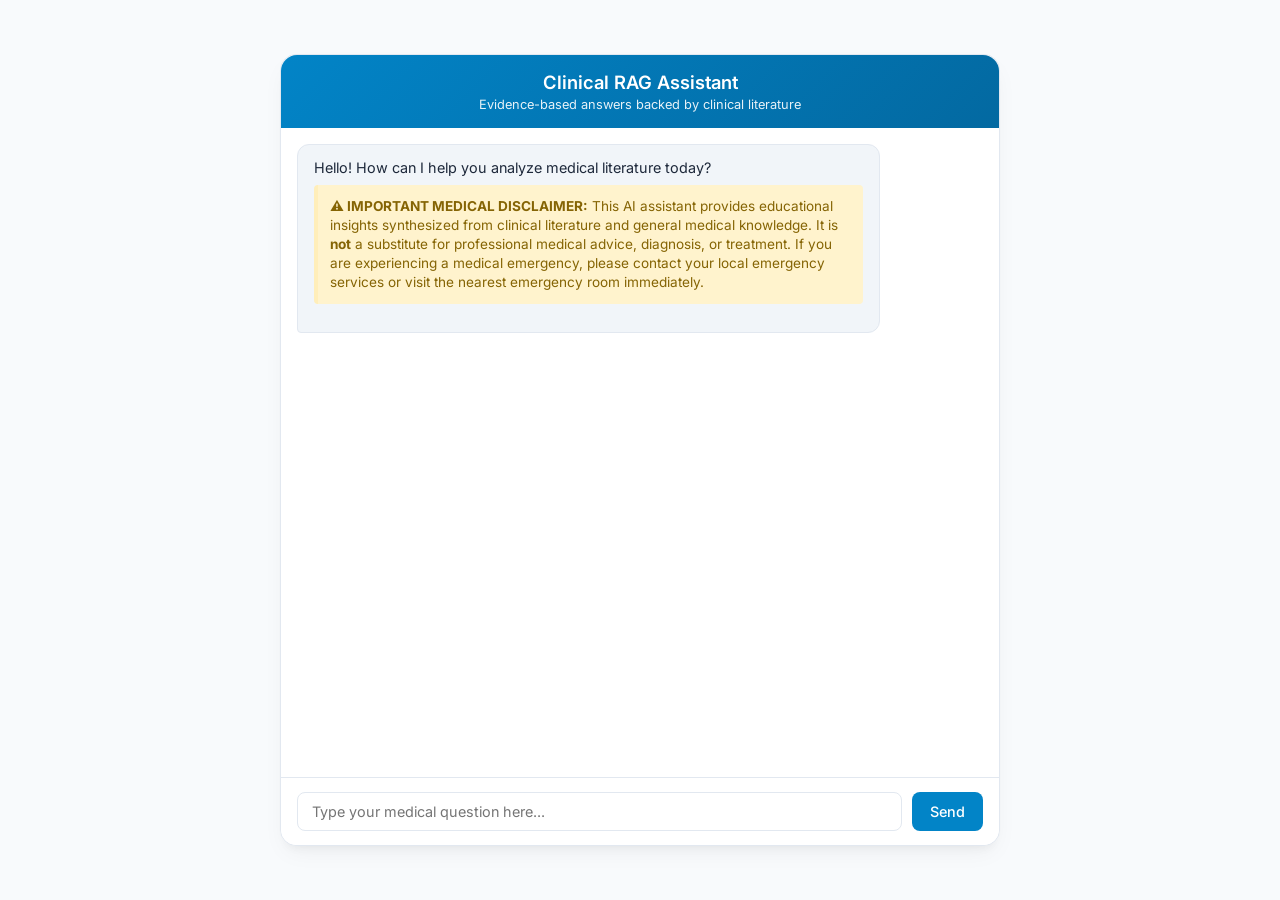
==== frontend/index.html @ 2c3a7dc4 "improve app.py" ====
<!DOCTYPE html>

<html lang="en">
    <head>
        <meta charset="UTF-8">
        <!-- Critical for mobile responsiveness -->
        <meta name="viewport" content="width=device-width, initial-scale=1.0">
        <title>Clinical RAG Assistant</title>
        <link rel="preconnect" href="https://fonts.googleapis.com">
        <link rel="preconnect" href="https://fonts.gstatic.com" crossorigin>
        <link rel="stylesheet" href="style.css">
    </head>
    <body>

        <div class="chat-container">
            <div class="chat-header">
                <h1>Clinical RAG Assistant</h1>
                <p>Evidence-based answers backed by clinical literature</p>
            </div>

            <div class="chat-messages" id="chatMessages">
                <div class="message assistant">
                    <p>Hello! How can I help you analyze medical literature today?</p>
                    <div style='background-color: #fff3cd; color: #856404; border-left: 4px solid #ffeeba;
                    padding: 12px; margin-bottom: 16px; border-radius: 4px; font-size: 0.85rem; line-height: 1.4;'>
                    <strong>⚠️ IMPORTANT MEDICAL DISCLAIMER:</strong> This AI assistant provides educational insights synthesized
                    from clinical literature and general medical knowledge. It is <strong>not</strong> a substitute for professional medical advice,
                    diagnosis, or treatment. If you are experiencing a medical emergency, please contact your local emergency services
                    or visit the nearest emergency room immediately.
                    </div>
                </div>
            </div>

            <div class="chat-input-area">
                <input type="text" id="queryInput" placeholder="Type your medical question here...">
                <button id="sendBtn">Send</button>
            </div>
        </div>

        <script src="script.js"></script>
    </body>
</html>
---- frontend/style.css ----
@import url('https://fonts.googleapis.com/css2?family=Cairo:wght@400;600;700&family=Inter:wght@400;500;600;700&display=swap');

:root {
    --primary: #0284c7;
    --primary-hover: #0369a1;
    --bg-color: #f8fafc;
    --card-bg: #ffffff;
    --text-main: #1e293b;
    --text-muted: #64748b;
    --border-color: #e2e8f0;
    --user-bubble: #e0f2fe;
    --assistant-bubble: #f1f5f9;
}

* {
    box-sizing: border-box;
    margin: 0;
    padding: 0;
    font-family: 'Inter', 'Cairo', -apple-system, BlinkMacSystemFont, "Segoe UI", Roboto, sans-serif;
}

body {
    background-color: var(--bg-color);
    color: var(--text-main);
    display: flex;
    justify-content: center;
    align-items: center;
    min-height: 100vh;
    min-height: 100dvh; /* Handles mobile browser viewport scaling perfectly */
    padding: 12px;
}

.chat-container {
    width: 100%;
    max-width: 720px;
    height: 88vh;
    height: 88dvh;
    max-height: 850px;
    background: var(--card-bg);
    border-radius: 16px;
    box-shadow: 0 10px 25px -5px rgba(0, 0, 0, 0.05), 0 8px 10px -6px rgba(0, 0, 0, 0.05);
    display: flex;
    flex-direction: column;
    border: 1px solid var(--border-color);
}

.chat-header {
    background: linear-gradient(135deg, #0284c7 0%, #0369a1 100%);
    color: white;
    padding: 16px 20px;
    text-align: center;
    border-top-left-radius: 16px;
    border-top-right-radius: 16px;
}

.chat-header h1 {
    font-size: 1.15rem;
    font-weight: 600;
    display: flex;
    align-items: center;
    justify-content: center;
    gap: 8px;
}

.chat-header p {
    font-size: 0.8rem;
    opacity: 0.9;
    margin-top: 4px;
}

.chat-messages {
    flex: 1;
    padding: 16px;
    overflow-y: auto;
    display: flex;
    flex-direction: column;
    gap: 16px;
}

.message {
    max-width: 85%;
    padding: 12px 16px;
    border-radius: 12px;
    font-size: 0.9rem;
    line-height: 1.5;
    word-wrap: break-word;
}

.message.user {
    background-color: var(--user-bubble);
    color: #0369a1;
    align-self: flex-end;
    border-bottom-right-radius: 4px;
}

.message.assistant {
    background-color: var(--assistant-bubble);
    color: var(--text-main);
    align-self: flex-start;
    border-bottom-left-radius: 4px;
    border: 1px solid var(--border-color);
}

.chat-input-area {
    padding: 14px 16px;
    background: white;
    border-top: 1px solid var(--border-color);
    display: flex;
    gap: 10px;
    border-bottom-left-radius: 16px;
    border-bottom-right-radius: 16px;
}

.chat-input-area input {
    flex: 1;
    padding: 10px 14px;
    border: 1px solid var(--border-color);
    border-radius: 8px;
    outline: none;
    font-size: 0.9rem;
    transition: border-color 0.2s;
}

.chat-input-area input:focus {
    border-color: var(--primary);
    box-shadow: 0 0 0 3px rgba(2, 132, 199, 0.1);
}

.chat-input-area button {
    background-color: var(--primary);
    color: white;
    border: none;
    padding: 0 18px;
    border-radius: 8px;
    font-weight: 500;
    cursor: pointer;
    transition: background-color 0.2s;
    font-size: 0.9rem;
}

.chat-input-area button:hover {
    background-color: var(--primary-hover);
}

/* Typography styles inside assistant HTML answers */
.message.assistant h3 {
    font-size: 0.95rem;
    font-weight: 600;
    margin-top: 10px;
    margin-bottom: 4px;
    color: #0f172a;
}
.message.assistant p {
    margin-bottom: 6px;
}
.message.assistant ul {
    margin-left: 18px;
    margin-bottom: 6px;
}

/* Mobile Screens Optimization */
@media (max-width: 640px) {
    body {
        padding: 0;
        align-items: flex-end;
    }

    .chat-container {
        height: 100dvh;
        max-height: 100dvh;
        border-radius: 0;
        border: none;
    }

    .chat-header {
        border-radius: 0;
        padding: 12px 16px;
    }

    .chat-input-area {
        border-radius: 0;
        padding: 12px;
    }

    .message {
        max-width: 90%;
    }
}
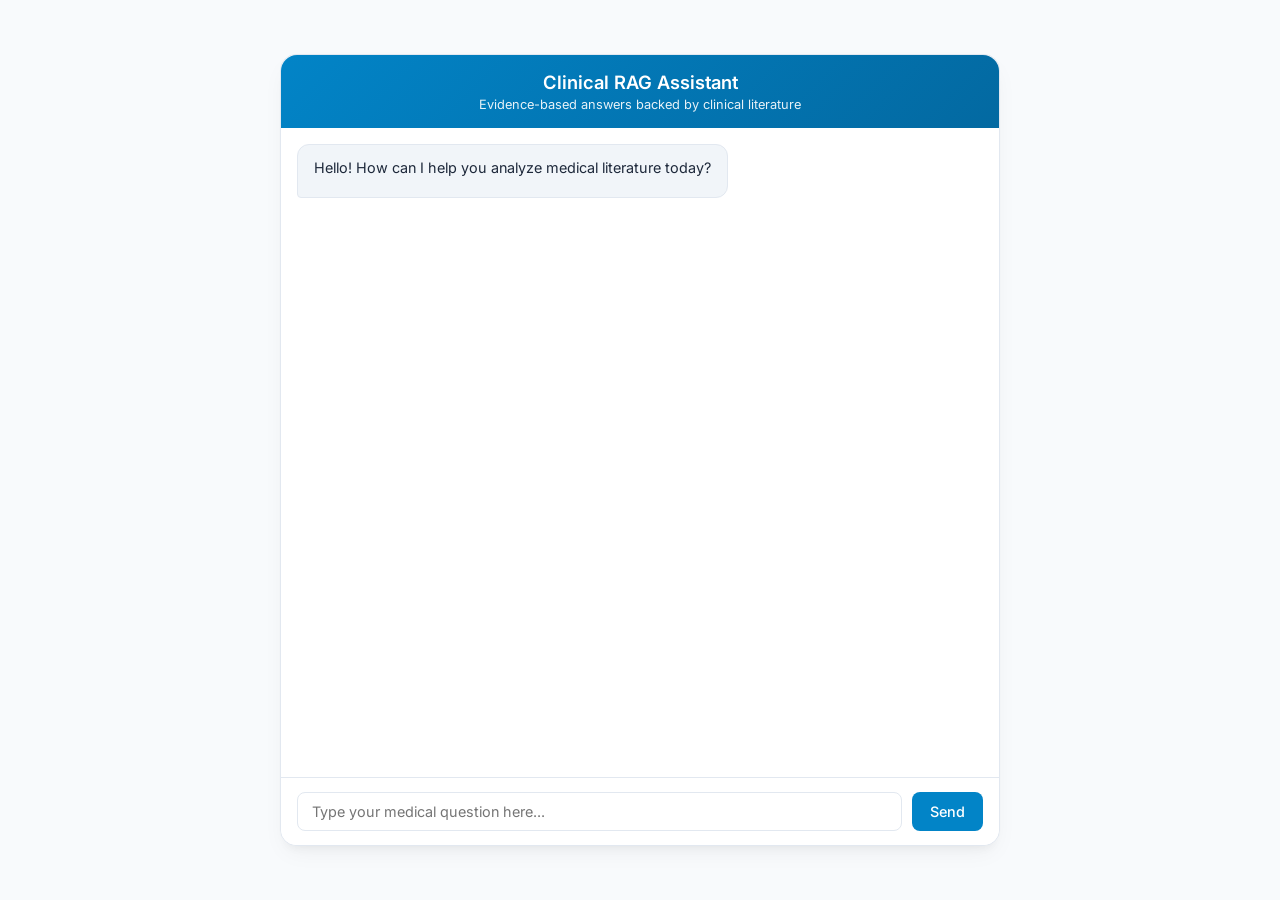
==== commit 57fc8f3a: "remove: disclaier" ====
--- a/frontend/index.html
+++ b/frontend/index.html
@@ -9,6 +9,7 @@
         <link rel="preconnect" href="https://fonts.googleapis.com">
         <link rel="preconnect" href="https://fonts.gstatic.com" crossorigin>
         <link rel="stylesheet" href="style.css">
+        <link rel="icon" type="image/png" href="favicon.png">
     </head>
     <body>
 
@@ -21,13 +22,6 @@
             <div class="chat-messages" id="chatMessages">
                 <div class="message assistant">
                     <p>Hello! How can I help you analyze medical literature today?</p>
-                    <div style='background-color: #fff3cd; color: #856404; border-left: 4px solid #ffeeba;
-                    padding: 12px; margin-bottom: 16px; border-radius: 4px; font-size: 0.85rem; line-height: 1.4;'>
-                    <strong>⚠️ IMPORTANT MEDICAL DISCLAIMER:</strong> This AI assistant provides educational insights synthesized
-                    from clinical literature and general medical knowledge. It is <strong>not</strong> a substitute for professional medical advice,
-                    diagnosis, or treatment. If you are experiencing a medical emergency, please contact your local emergency services
-                    or visit the nearest emergency room immediately.
-                    </div>
                 </div>
             </div>
 
--- a/frontend/style.css
+++ b/frontend/style.css
@@ -66,6 +66,17 @@
     font-size: 0.8rem;
     opacity: 0.9;
     margin-top: 4px;
+}
+
+.disclaimer {
+    background-color: #fff3cd;
+    color: #856404;
+    border-left: 4px solid #ffeeba;
+    padding: 12px;
+    margin-bottom: 16px;
+    border-radius: 4px;
+    font-size: 0.85rem;
+    line-height: 1.4;
 }
 
 .chat-messages {
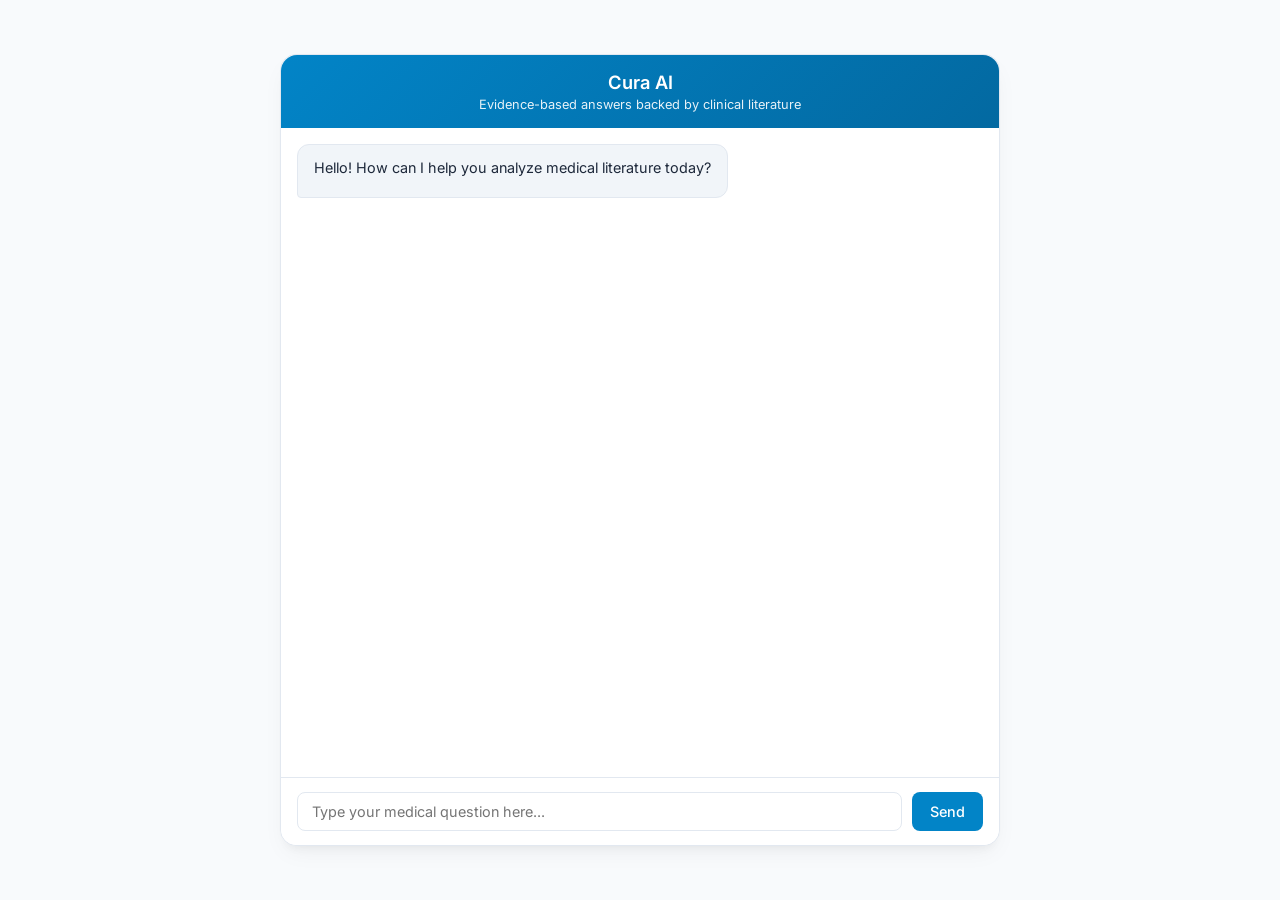
==== commit 4dea1cff: "update page header" ====
--- a/frontend/index.html
+++ b/frontend/index.html
@@ -5,7 +5,7 @@
         <meta charset="UTF-8">
         <!-- Critical for mobile responsiveness -->
         <meta name="viewport" content="width=device-width, initial-scale=1.0">
-        <title>Clinical RAG Assistant</title>
+        <title>Cura AI</title>
         <link rel="preconnect" href="https://fonts.googleapis.com">
         <link rel="preconnect" href="https://fonts.gstatic.com" crossorigin>
         <link rel="stylesheet" href="style.css">
@@ -15,7 +15,7 @@
 
         <div class="chat-container">
             <div class="chat-header">
-                <h1>Clinical RAG Assistant</h1>
+                <h1>Cura AI</h1>
                 <p>Evidence-based answers backed by clinical literature</p>
             </div>
 
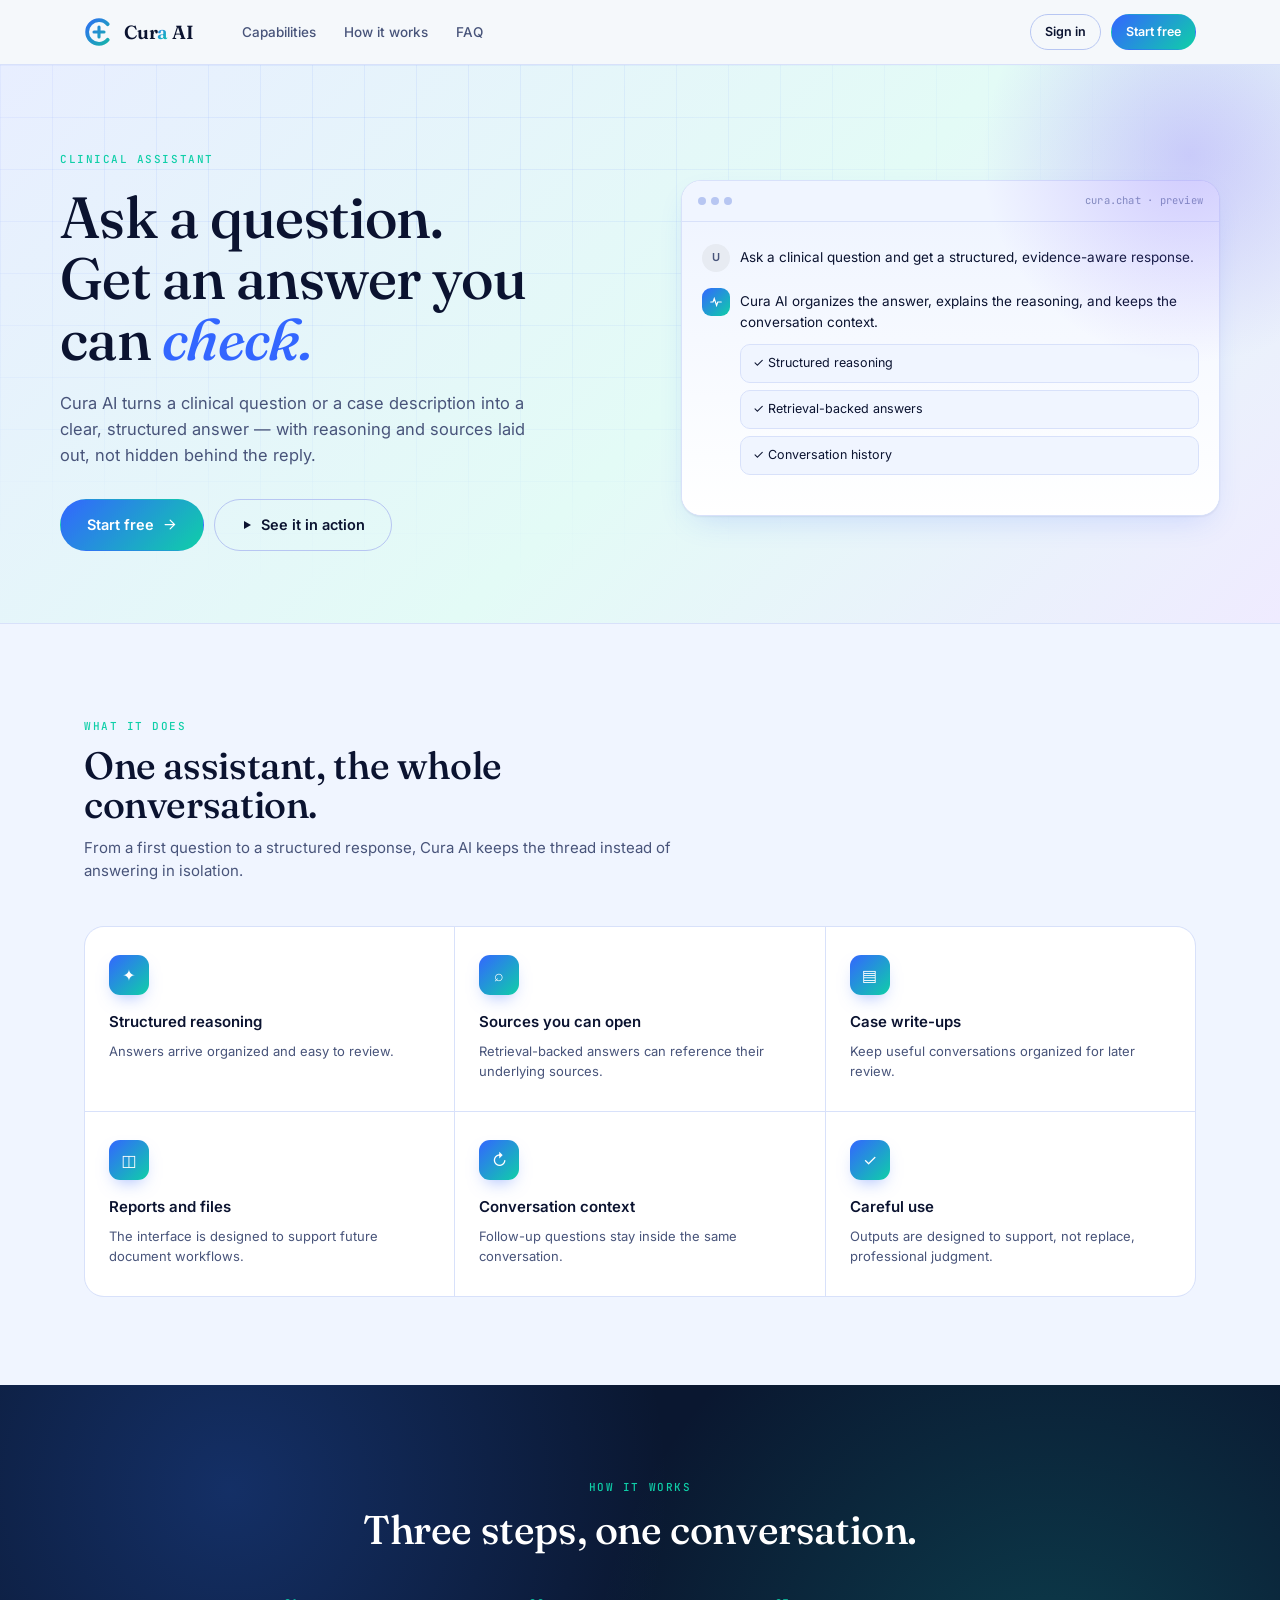
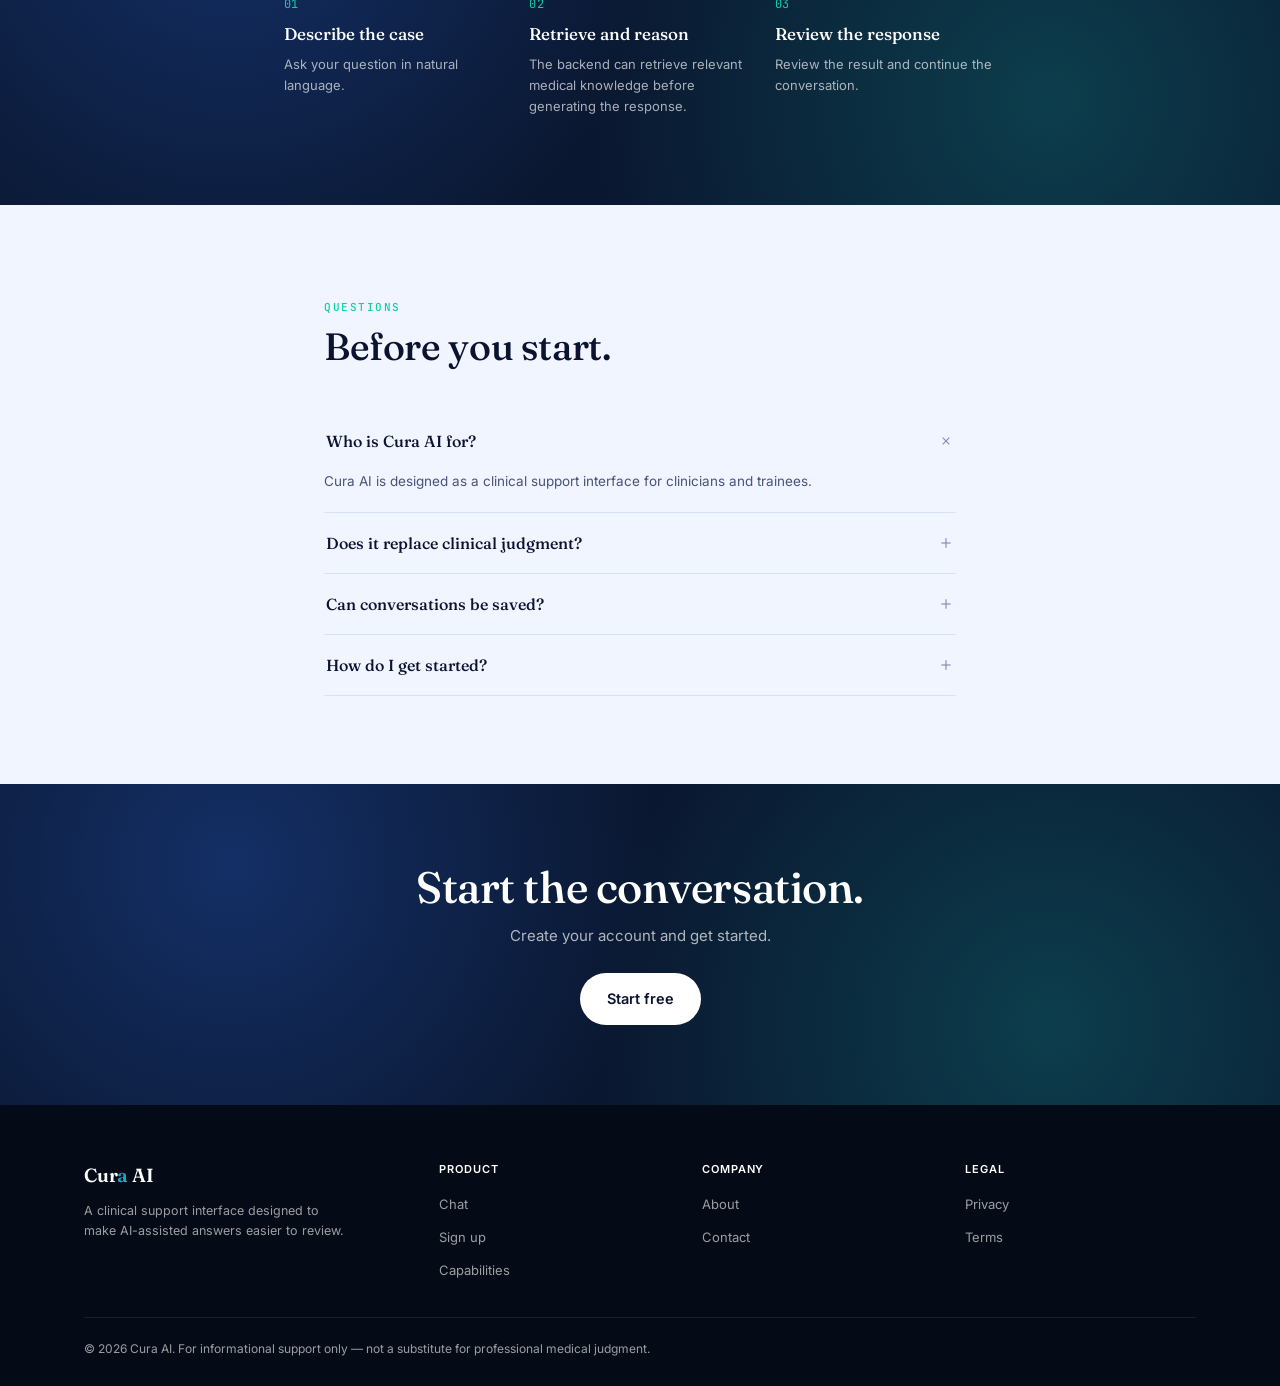
==== commit a147b240: "update ui" ====
--- a/frontend/index.html
+++ b/frontend/index.html
@@ -1,36 +1,698 @@
 <!DOCTYPE html>
-
 <html lang="en">
-    <head>
-        <meta charset="UTF-8">
-        <!-- Critical for mobile responsiveness -->
-        <meta name="viewport" content="width=device-width, initial-scale=1.0">
-        <title>Cura AI</title>
-        <link rel="preconnect" href="https://fonts.googleapis.com">
-        <link rel="preconnect" href="https://fonts.gstatic.com" crossorigin>
-        <link rel="stylesheet" href="style.css">
-        <link rel="icon" type="image/png" href="favicon.png">
-    </head>
-    <body>
-
-        <div class="chat-container">
-            <div class="chat-header">
-                <h1>Cura AI</h1>
-                <p>Evidence-based answers backed by clinical literature</p>
+<head>
+  <meta charset="UTF-8">
+  <meta name="viewport" content="width=device-width, initial-scale=1.0">
+
+  <title>Cura AI — Clinical Chatbot</title>
+
+  <link rel="stylesheet" href="styles.css">
+  <link rel="icon" type="image/png" href="favicon.png">
+</head>
+
+<body>
+
+<header class="site-header">
+  <div class="wrap" style="display:flex;align-items:center;">
+
+    <a href="index.html" class="logo" aria-label="Cura AI Home">
+
+      <svg class="logo-mark" width="30" height="30" viewBox="0 0 48 48" fill="none">
+        <defs>
+          <linearGradient id="g1" x1="4" y1="6" x2="44" y2="42"
+            gradientUnits="userSpaceOnUse">
+            <stop stop-color="#2E6FF2"/>
+            <stop offset="1" stop-color="#14B8A6"/>
+          </linearGradient>
+        </defs>
+
+        <path
+          d="M38 11.5C34.6 7.6 29.7 5 24 5
+          13.5 5 5 13.5 5 24s8.5 19 19 19
+          c5.7 0 10.6-2.6 14-6.5"
+          stroke="url(#g1)"
+          stroke-width="6"
+          stroke-linecap="round"
+        />
+
+        <path
+          d="M24 16v16M16 24h16"
+          stroke="url(#g1)"
+          stroke-width="5"
+          stroke-linecap="round"
+        />
+      </svg>
+
+      <span class="logo-word">
+        Cur<em>a</em> AI
+      </span>
+
+    </a>
+
+    <nav class="site-nav">
+      <a href="#capabilities">Capabilities</a>
+      <a href="#how">How it works</a>
+      <a href="#faq">FAQ</a>
+    </nav>
+
+    <div class="header-actions">
+      <a href="signup.html" class="btn btn-ghost btn-sm">
+        Sign in
+      </a>
+
+      <a href="signup.html" class="btn btn-gradient btn-sm">
+        Start free
+      </a>
+    </div>
+
+  </div>
+</header>
+
+
+<section class="hero">
+
+  <div class="wrap hero-grid">
+
+    <div>
+
+      <span class="eyebrow">
+        Clinical assistant
+      </span>
+
+      <h1 class="display">
+        Ask a question.<br>
+        Get an answer you can
+        <span class="accent">check.</span>
+      </h1>
+
+      <p class="lede">
+        Cura AI turns a clinical question or a case description
+        into a clear, structured answer — with reasoning and
+        sources laid out, not hidden behind the reply.
+      </p>
+
+      <div class="hero-ctas">
+
+        <a href="signup.html"
+           class="btn btn-gradient btn-lg">
+
+          Start free
+
+          <svg width="15" height="15"
+               viewBox="0 0 24 24"
+               fill="none"
+               stroke="currentColor"
+               stroke-width="2"
+               stroke-linecap="round">
+
+            <path d="M5 12h14"/>
+            <path d="M13 5l7 7-7 7"/>
+
+          </svg>
+
+        </a>
+
+
+        <a href="signup.html"
+           class="btn btn-ghost btn-lg">
+
+          <svg width="12"
+               height="12"
+               viewBox="0 0 24 24"
+               fill="currentColor">
+
+            <path d="M6 4v16l14-8z"/>
+
+          </svg>
+
+          See it in action
+
+        </a>
+
+      </div>
+
+    </div>
+
+
+    <div class="chat-card">
+
+      <div class="chat-card-top">
+
+        <div class="dots">
+          <span></span>
+          <span></span>
+          <span></span>
+        </div>
+
+        <span class="tag mono">
+          cura.chat · preview
+        </span>
+
+      </div>
+
+
+      <div class="chat-card-body">
+
+        <div class="bubble-row">
+
+          <div class="avatar avatar-user">
+            U
+          </div>
+
+          <div class="bubble-text">
+            Ask a clinical question and get a structured,
+            evidence-aware response.
+          </div>
+
+        </div>
+
+
+        <div class="bubble-row">
+
+          <div class="avatar avatar-ai">
+
+            <svg width="14"
+                 height="14"
+                 viewBox="0 0 24 24"
+                 fill="none"
+                 stroke="currentColor"
+                 stroke-width="2"
+                 stroke-linecap="round">
+
+              <path d="M3 12h4l2-6 4 12 2-6h6"/>
+
+            </svg>
+
+          </div>
+
+          <div style="flex:1;">
+
+            <div class="bubble-text">
+              Cura AI organizes the answer,
+              explains the reasoning, and keeps
+              the conversation context.
             </div>
 
-            <div class="chat-messages" id="chatMessages">
-                <div class="message assistant">
-                    <p>Hello! How can I help you analyze medical literature today?</p>
-                </div>
+            <div class="pill-list">
+
+              <div class="pill">
+                ✓ Structured reasoning
+              </div>
+
+              <div class="pill">
+                ✓ Retrieval-backed answers
+              </div>
+
+              <div class="pill">
+                ✓ Conversation history
+              </div>
+
             </div>
 
-            <div class="chat-input-area">
-                <input type="text" id="queryInput" placeholder="Type your medical question here...">
-                <button id="sendBtn">Send</button>
-            </div>
-        </div>
-
-        <script src="script.js"></script>
-    </body>
+          </div>
+
+        </div>
+
+      </div>
+
+    </div>
+
+  </div>
+
+</section>
+
+
+<section class="section" id="capabilities">
+
+  <div class="wrap">
+
+    <div class="section-head">
+
+      <span class="eyebrow">
+        What it does
+      </span>
+
+      <h2 class="display">
+        One assistant, the whole conversation.
+      </h2>
+
+      <p>
+        From a first question to a structured response,
+        Cura AI keeps the thread instead of answering
+        in isolation.
+      </p>
+
+    </div>
+
+
+    <div class="feature-grid">
+
+      <div class="feature">
+        <div class="feature-icon">✦</div>
+        <h3>Structured reasoning</h3>
+        <p>
+          Answers arrive organized and easy to review.
+        </p>
+      </div>
+
+
+      <div class="feature">
+        <div class="feature-icon">⌕</div>
+        <h3>Sources you can open</h3>
+        <p>
+          Retrieval-backed answers can reference
+          their underlying sources.
+        </p>
+      </div>
+
+
+      <div class="feature">
+        <div class="feature-icon">▤</div>
+        <h3>Case write-ups</h3>
+        <p>
+          Keep useful conversations organized
+          for later review.
+        </p>
+      </div>
+
+
+      <div class="feature">
+        <div class="feature-icon">◫</div>
+        <h3>Reports and files</h3>
+        <p>
+          The interface is designed to support
+          future document workflows.
+        </p>
+      </div>
+
+
+      <div class="feature">
+        <div class="feature-icon">↻</div>
+        <h3>Conversation context</h3>
+        <p>
+          Follow-up questions stay inside the
+          same conversation.
+        </p>
+      </div>
+
+
+      <div class="feature">
+        <div class="feature-icon">✓</div>
+        <h3>Careful use</h3>
+        <p>
+          Outputs are designed to support,
+          not replace, professional judgment.
+        </p>
+      </div>
+
+    </div>
+
+  </div>
+
+</section>
+
+
+<section class="band-dark section" id="how">
+
+  <div class="wrap"
+       style="max-width:760px;text-align:center;">
+
+    <span class="eyebrow">
+      How it works
+    </span>
+
+    <h2 class="display"
+        style="font-size:clamp(28px,3.6vw,40px);margin-top:12px;">
+      Three steps, one conversation.
+    </h2>
+
+
+    <div style="
+      display:grid;
+      grid-template-columns:repeat(3,1fr);
+      gap:24px;
+      margin-top:44px;
+      text-align:left;
+    ">
+
+      <div>
+
+        <div class="mono"
+             style="color:var(--teal);font-size:12px;">
+          01
+        </div>
+
+        <h3 style="
+          margin-top:8px;
+          font-family:'Fraunces',serif;
+          font-weight:500;
+          font-size:17px;
+        ">
+          Describe the case
+        </h3>
+
+        <p style="
+          margin-top:8px;
+          font-size:13px;
+          color:rgba(255,255,255,.65);
+          line-height:1.6;
+        ">
+          Ask your question in natural language.
+        </p>
+
+      </div>
+
+
+      <div>
+
+        <div class="mono"
+             style="color:var(--teal);font-size:12px;">
+          02
+        </div>
+
+        <h3 style="
+          margin-top:8px;
+          font-family:'Fraunces',serif;
+          font-weight:500;
+          font-size:17px;
+        ">
+          Retrieve and reason
+        </h3>
+
+        <p style="
+          margin-top:8px;
+          font-size:13px;
+          color:rgba(255,255,255,.65);
+          line-height:1.6;
+        ">
+          The backend can retrieve relevant medical
+          knowledge before generating the response.
+        </p>
+
+      </div>
+
+
+      <div>
+
+        <div class="mono"
+             style="color:var(--teal);font-size:12px;">
+          03
+        </div>
+
+        <h3 style="
+          margin-top:8px;
+          font-family:'Fraunces',serif;
+          font-weight:500;
+          font-size:17px;
+        ">
+          Review the response
+        </h3>
+
+        <p style="
+          margin-top:8px;
+          font-size:13px;
+          color:rgba(255,255,255,.65);
+          line-height:1.6;
+        ">
+          Review the result and continue the conversation.
+        </p>
+
+      </div>
+
+    </div>
+
+  </div>
+
+</section>
+
+
+<section class="section" id="faq">
+
+  <div class="wrap" style="max-width:680px;">
+
+    <div class="section-head">
+
+      <span class="eyebrow">
+        Questions
+      </span>
+
+      <h2 class="display">
+        Before you start.
+      </h2>
+
+    </div>
+
+
+    <div id="faq-list">
+
+      <div class="faq-item open">
+
+        <button class="faq-q">
+          Who is Cura AI for?
+
+          <svg width="16"
+               height="16"
+               viewBox="0 0 24 24"
+               fill="none"
+               stroke="currentColor"
+               stroke-width="1.75">
+
+            <path d="M12 5v14"/>
+            <path d="M5 12h14"/>
+
+          </svg>
+
+        </button>
+
+        <div class="faq-a">
+          Cura AI is designed as a clinical support
+          interface for clinicians and trainees.
+        </div>
+
+      </div>
+
+
+      <div class="faq-item">
+
+        <button class="faq-q">
+          Does it replace clinical judgment?
+
+          <svg width="16"
+               height="16"
+               viewBox="0 0 24 24"
+               fill="none"
+               stroke="currentColor"
+               stroke-width="1.75">
+
+            <path d="M12 5v14"/>
+            <path d="M5 12h14"/>
+
+          </svg>
+
+        </button>
+
+        <div class="faq-a">
+          No. Outputs should be reviewed by
+          a qualified clinician.
+        </div>
+
+      </div>
+
+
+      <div class="faq-item">
+
+        <button class="faq-q">
+          Can conversations be saved?
+
+          <svg width="16"
+               height="16"
+               viewBox="0 0 24 24"
+               fill="none"
+               stroke="currentColor"
+               stroke-width="1.75">
+
+            <path d="M12 5v14"/>
+            <path d="M5 12h14"/>
+
+          </svg>
+
+        </button>
+
+        <div class="faq-a">
+          Authenticated conversations and messages
+          can be persisted in the application database.
+        </div>
+
+      </div>
+
+
+      <div class="faq-item">
+
+        <button class="faq-q">
+          How do I get started?
+
+          <svg width="16"
+               height="16"
+               viewBox="0 0 24 24"
+               fill="none"
+               stroke="currentColor"
+               stroke-width="1.75">
+
+            <path d="M12 5v14"/>
+            <path d="M5 12h14"/>
+
+          </svg>
+
+        </button>
+
+        <div class="faq-a">
+          Create an account and start a conversation.
+        </div>
+
+      </div>
+
+    </div>
+
+  </div>
+
+</section>
+
+
+<section class="band-dark" style="padding:80px 0;">
+
+  <div class="wrap"
+       style="max-width:640px;text-align:center;">
+
+    <h2 class="display"
+        style="font-size:clamp(30px,4vw,44px);">
+      Start the conversation.
+    </h2>
+
+    <p style="
+      margin-top:14px;
+      color:rgba(255,255,255,.68);
+      font-size:15px;
+    ">
+      Create your account and get started.
+    </p>
+
+    <div style="margin-top:26px;">
+
+      <a href="signup.html"
+         class="btn btn-lg"
+         style="background:#fff;color:var(--ink-900);">
+
+        Start free
+
+      </a>
+
+    </div>
+
+  </div>
+
+</section>
+
+
+<footer class="site-footer">
+
+  <div class="wrap">
+
+    <div class="footer-grid">
+
+      <div>
+
+        <span class="logo on-dark">
+          <span class="logo-word">
+            Cur<em>a</em> AI
+          </span>
+        </span>
+
+        <p style="
+          margin-top:12px;
+          font-size:12.5px;
+          max-width:260px;
+          line-height:1.6;
+        ">
+          A clinical support interface designed
+          to make AI-assisted answers easier to review.
+        </p>
+
+      </div>
+
+
+      <div>
+
+        <h4>Product</h4>
+
+        <ul>
+          <li>
+            <a href="signup.html">Chat</a>
+          </li>
+
+          <li>
+            <a href="signup.html">Sign up</a>
+          </li>
+
+          <li>
+            <a href="#capabilities">Capabilities</a>
+          </li>
+        </ul>
+
+      </div>
+
+
+      <div>
+
+        <h4>Company</h4>
+
+        <ul>
+          <li>
+            <a href="#">About</a>
+          </li>
+
+          <li>
+            <a href="#">Contact</a>
+          </li>
+        </ul>
+
+      </div>
+
+
+      <div>
+
+        <h4>Legal</h4>
+
+        <ul>
+          <li>
+            <a href="#">Privacy</a>
+          </li>
+
+          <li>
+            <a href="#">Terms</a>
+          </li>
+        </ul>
+
+      </div>
+
+    </div>
+
+
+    <div class="footer-bottom">
+
+      <span>
+        © 2026 Cura AI.
+        For informational support only —
+        not a substitute for professional medical judgment.
+      </span>
+
+    </div>
+
+  </div>
+
+</footer>
+
+
+<script src="script.js"></script>
+
+</body>
 </html>
--- a/frontend/styles.css
+++ b/frontend/styles.css
@@ -0,0 +1,444 @@
+/* ===========================================================
+   Cura AI — shared design system
+   Palette pulled from the mark: deep navy ground, blue→teal
+   gradient identity, warm off-white paper for content surfaces.
+=========================================================== */
+
+@import url('https://fonts.googleapis.com/css2?family=Fraunces:opsz,wght@9..144,400;9..144,500;9..144,600&family=Inter:wght@400;500;600;700&family=JetBrains+Mono:wght@400;500&display=swap');
+
+:root{
+  --navy-950:#050B16;
+  --navy-900:#0A1730;
+  --navy-800:#122145;
+  --paper:#F0F5FF;
+  --paper-alt:#FFFFFF;
+  --ink-900:#0B1330;
+  --ink-600:#48547A;
+  --ink-400:#8390B5;
+  --border:#D8E1FA;
+  --border-strong:#B7C6F2;
+  --blue:#3366FF;
+  --blue-deep:#1C3FD6;
+  --teal:#0FCFA8;
+  --violet:#7C5CFC;
+  --grad: linear-gradient(135deg, var(--blue) 0%, var(--teal) 100%);
+  --grad-hero: linear-gradient(135deg, #E8EEFF 0%, #E3FBF6 55%, #EFEBFF 100%);
+  --grad-soft: linear-gradient(135deg, rgba(51,102,255,0.14), rgba(15,207,168,0.14));
+  --radius-lg:20px;
+  --radius-md:12px;
+  --radius-sm:8px;
+  --shadow-card: 0 1px 2px rgba(11,19,48,0.06), 0 12px 32px -12px rgba(51,102,255,0.22);
+  --shadow-pop: 0 14px 40px -10px rgba(51,102,255,0.38);
+}
+
+*{box-sizing:border-box; margin:0; padding:0;}
+html{scroll-behavior:smooth;}
+body{
+  font-family:'Inter', system-ui, sans-serif;
+  background:var(--paper);
+  color:var(--ink-900);
+  -webkit-font-smoothing:antialiased;
+  line-height:1.5;
+}
+a{color:inherit; text-decoration:none;}
+button{font-family:inherit; cursor:pointer;}
+img{display:block; max-width:100%;}
+
+.display{
+  font-family:'Fraunces', serif;
+  font-weight:500;
+  letter-spacing:-0.01em;
+  line-height:1.05;
+}
+.mono{
+  font-family:'JetBrains Mono', monospace;
+  letter-spacing:0.02em;
+}
+.eyebrow{
+  font-family:'JetBrains Mono', monospace;
+  font-size:11px;
+  letter-spacing:0.14em;
+  text-transform:uppercase;
+  color:var(--teal);
+  font-weight:500;
+}
+
+/* ---------- Logo mark: echoes the open "C" + cross ---------- */
+.logo{
+  display:inline-flex;
+  align-items:center;
+  gap:10px;
+}
+.logo-mark{ flex-shrink:0; }
+.logo-word{
+  font-family:'Fraunces', serif;
+  font-weight:600;
+  font-size:19px;
+  letter-spacing:-0.01em;
+  color:var(--ink-900);
+}
+.logo-word em{
+  font-style:normal;
+  background:var(--grad);
+  -webkit-background-clip:text;
+  background-clip:text;
+  color:transparent;
+}
+.on-dark .logo-word{ color:#fff; }
+
+/* ---------- Buttons ---------- */
+.btn{
+  display:inline-flex;
+  align-items:center;
+  justify-content:center;
+  gap:8px;
+  padding:11px 20px;
+  border-radius:999px;
+  font-size:13.5px;
+  font-weight:600;
+  border:1px solid transparent;
+  transition:transform .15s ease, box-shadow .15s ease, background .15s ease;
+  white-space:nowrap;
+}
+.btn:active{ transform:scale(0.98); }
+.btn-primary{
+  background:var(--ink-900);
+  color:#fff;
+}
+.btn-primary:hover{ background:#000; box-shadow:var(--shadow-pop); }
+.btn-gradient{
+  background:var(--grad);
+  color:#fff;
+}
+.btn-gradient:hover{ box-shadow:0 10px 30px -8px rgba(20,184,166,0.55); }
+.btn-ghost{
+  background:transparent;
+  color:var(--ink-900);
+  border-color:var(--border-strong);
+}
+.btn-ghost:hover{ background:rgba(14,21,38,0.04); }
+.btn-lg{ padding:14px 26px; font-size:14.5px; }
+.btn-sm{ padding:8px 14px; font-size:12.5px; }
+.btn-block{ width:100%; }
+
+/* ---------- Layout helpers ---------- */
+.wrap{ max-width:1160px; margin:0 auto; padding:0 24px; }
+.section{ padding:88px 0; }
+@media (max-width:720px){ .section{ padding:56px 0; } }
+
+/* ---------- Header ---------- */
+.site-header{
+  position:sticky; top:0; z-index:50;
+  background:rgba(246,248,251,0.86);
+  backdrop-filter:blur(14px) saturate(160%);
+  border-bottom:1px solid var(--border);
+}
+.site-header .wrap{
+  height:64px;
+  display:flex; align-items:center; gap:28px;
+}
+.site-nav{ display:flex; gap:4px; margin-left:8px; }
+.site-nav a{
+  padding:8px 12px; border-radius:8px;
+  font-size:13.5px; font-weight:500; color:var(--ink-600);
+  transition:background .15s ease, color .15s ease;
+}
+.site-nav a:hover{ background:rgba(14,21,38,0.05); color:var(--ink-900); }
+.header-actions{ margin-left:auto; display:flex; align-items:center; gap:10px; }
+
+@media (max-width:760px){
+  .site-nav{ display:none; }
+}
+
+/* ---------- Hero ---------- */
+.hero{
+  position:relative;
+  overflow:hidden;
+  background:var(--grad-hero);
+  border-bottom:1px solid var(--border);
+}
+.hero::before{
+  content:'';
+  position:absolute; inset:0;
+  background-image:
+    linear-gradient(rgba(51,102,255,0.10) 1px, transparent 1px),
+    linear-gradient(90deg, rgba(51,102,255,0.10) 1px, transparent 1px);
+  background-size:52px 52px;
+  mask-image:radial-gradient(ellipse at 30% 20%, black 0%, transparent 65%);
+}
+.hero::after{
+  content:'';
+  position:absolute; top:-120px; right:-120px; width:420px; height:420px;
+  background:radial-gradient(circle, rgba(124,92,252,0.28), transparent 70%);
+  border-radius:50%;
+  pointer-events:none;
+}
+.hero-grid{
+  position:relative;
+  display:grid;
+  grid-template-columns:minmax(0,1.05fr) minmax(0,1fr);
+  gap:56px;
+  align-items:center;
+  padding:80px 0 72px;
+}
+@media (max-width:920px){
+  .hero-grid{ grid-template-columns:1fr; padding:44px 0 40px; gap:36px; }
+}
+.hero h1{ font-size:clamp(36px,5vw,58px); margin-top:18px; }
+.hero h1 .accent{ font-style:italic; color:var(--blue); }
+.hero p.lede{
+  margin-top:20px; max-width:480px;
+  font-size:16.5px; line-height:1.6; color:var(--ink-600);
+}
+.hero-ctas{ display:flex; gap:10px; margin-top:30px; flex-wrap:wrap; }
+
+/* mock chat card in hero */
+.chat-card{
+  border-radius:var(--radius-lg);
+  border:1px solid var(--border);
+  background:#fff;
+  box-shadow:var(--shadow-card);
+  overflow:hidden;
+}
+.chat-card-top{
+  display:flex; align-items:center; gap:8px;
+  padding:12px 16px; border-bottom:1px solid var(--border);
+  background:var(--paper);
+}
+.chat-card-top .dots{ display:flex; gap:5px; }
+.chat-card-top .dots span{ width:8px; height:8px; border-radius:50%; background:var(--border-strong); }
+.chat-card-top .tag{
+  margin-left:auto;
+  font-family:'JetBrains Mono', monospace;
+  font-size:10.5px; color:var(--ink-400);
+}
+.chat-card-body{ padding:22px 20px 24px; background:linear-gradient(to bottom, var(--paper), #fff); }
+.bubble-row{ display:flex; gap:10px; margin-bottom:16px; }
+.avatar{
+  flex-shrink:0; width:28px; height:28px; border-radius:50%;
+  display:grid; place-items:center;
+  font-size:11px; font-weight:600;
+}
+.avatar-user{ background:#E7EBF2; color:var(--ink-600); }
+.avatar-ai{ background:var(--grad); color:#fff; border-radius:9px; }
+.bubble-text{ font-size:13.5px; line-height:1.55; padding-top:3px; color:var(--ink-900); }
+.pill-list{ display:grid; gap:7px; margin-top:12px; }
+.pill{
+  display:flex; align-items:center; gap:9px;
+  border:1px solid var(--border); background:var(--paper);
+  border-radius:10px; padding:9px 12px; font-size:12.5px; color:var(--ink-900);
+}
+.pill svg{ flex-shrink:0; color:var(--teal); }
+
+/* ---------- Feature grid ---------- */
+.section-head{ max-width:600px; margin-bottom:44px; }
+.section-head h2{ font-size:clamp(28px,3.4vw,38px); margin-top:10px; }
+.section-head p{ margin-top:12px; color:var(--ink-600); font-size:15px; }
+
+.feature-grid{
+  display:grid;
+  grid-template-columns:repeat(3,1fr);
+  gap:1px;
+  background:var(--border);
+  border:1px solid var(--border);
+  border-radius:var(--radius-lg);
+  overflow:hidden;
+}
+@media (max-width:820px){ .feature-grid{ grid-template-columns:1fr 1fr; } }
+@media (max-width:560px){ .feature-grid{ grid-template-columns:1fr; } }
+.feature{
+  background:#fff; padding:28px 24px 30px;
+  transition:background .18s ease;
+}
+.feature:hover{ background:#FAFBFF; }
+.feature-icon{
+  width:40px; height:40px; border-radius:11px;
+  display:grid; place-items:center; margin-bottom:16px;
+  background:var(--grad); color:#fff;
+  box-shadow:0 8px 18px -8px rgba(51,102,255,0.55);
+}
+.feature h3{ font-size:15px; font-weight:600; margin-bottom:7px; color:var(--ink-900); }
+.feature p{ font-size:13px; color:var(--ink-600); line-height:1.55; }
+
+/* ---------- Dark band ---------- */
+.band-dark{
+  background:var(--navy-900);
+  color:#fff;
+  position:relative;
+  overflow:hidden;
+}
+.band-dark::before{
+  content:'';
+  position:absolute; inset:0;
+  background:radial-gradient(circle at 18% 25%, rgba(46,111,242,.28), transparent 40%),
+             radial-gradient(circle at 82% 75%, rgba(20,184,166,.24), transparent 42%);
+}
+.band-dark .wrap{ position:relative; }
+
+/* ---------- Footer ---------- */
+.site-footer{
+  background:var(--navy-950);
+  color:rgba(255,255,255,0.6);
+  padding:56px 0 28px;
+}
+.footer-grid{
+  display:grid; grid-template-columns:1.4fr repeat(3,1fr);
+  gap:32px; padding-bottom:36px; border-bottom:1px solid rgba(255,255,255,0.08);
+}
+@media (max-width:760px){ .footer-grid{ grid-template-columns:1fr 1fr; } }
+.footer-grid h4{
+  font-size:11px; text-transform:uppercase; letter-spacing:.08em;
+  color:#fff; margin-bottom:14px; font-weight:600;
+}
+.footer-grid ul{ list-style:none; display:grid; gap:9px; }
+.footer-grid a{ font-size:13px; transition:color .15s ease; }
+.footer-grid a:hover{ color:#fff; }
+.footer-bottom{
+  display:flex; justify-content:space-between; align-items:center;
+  padding-top:22px; font-size:12px; flex-wrap:wrap; gap:10px;
+}
+@media (max-width:600px){ .footer-bottom{ flex-direction:column; align-items:flex-start; } }
+
+/* ---------- FAQ ---------- */
+.faq-item{ border-bottom:1px solid var(--border); }
+.faq-q{
+  width:100%; text-align:left; background:none; border:0;
+  padding:20px 2px; display:flex; align-items:center; justify-content:space-between;
+  font-family:'Fraunces', serif; font-size:16px; font-weight:500; color:var(--ink-900);
+}
+.faq-q svg{ flex-shrink:0; transition:transform .2s ease; color:var(--ink-400); }
+.faq-item.open .faq-q svg{ transform:rotate(45deg); }
+.faq-a{
+  max-height:0; overflow:hidden; transition:max-height .25s ease;
+  font-size:13.5px; color:var(--ink-600); line-height:1.6;
+}
+.faq-item.open .faq-a{ max-height:200px; padding-bottom:20px; }
+
+/* ---------- Auth split layout ---------- */
+.auth-shell{ min-height:100vh; display:grid; grid-template-columns:1fr 1fr; }
+@media (max-width:920px){ .auth-shell{ grid-template-columns:1fr; } }
+.auth-panel{ display:flex; flex-direction:column; background:#fff; }
+.auth-panel-header{ padding:26px 40px 0; }
+.auth-form-wrap{ flex:1; display:flex; align-items:center; justify-content:center; padding:32px 40px 60px; }
+.auth-form{ width:100%; max-width:380px; }
+.auth-form h1{ font-size:28px; }
+.auth-form p.sub{ margin-top:8px; color:var(--ink-600); font-size:13.5px; }
+
+.field{ margin-bottom:14px; }
+.field label{ display:block; font-size:12px; font-weight:600; color:var(--ink-600); margin-bottom:6px; }
+.field input{
+  width:100%; padding:11px 13px; font-size:13.5px;
+  border:1.5px solid var(--border-strong); border-radius:8px;
+  background:#fff; color:var(--ink-900); outline:none;
+  transition:border-color .15s ease, box-shadow .15s ease;
+}
+.field input:focus{ border-color:var(--blue); box-shadow:0 0 0 3px rgba(46,111,242,0.12); }
+.field input::placeholder{ color:var(--ink-400); }
+
+.divider-row{ display:flex; align-items:center; gap:10px; margin:20px 0; }
+.divider-row .line{ flex:1; height:1px; background:var(--border); }
+.divider-row span{ font-size:10.5px; letter-spacing:.08em; text-transform:uppercase; color:var(--ink-400); }
+
+.check-row{ display:flex; gap:8px; font-size:12px; color:var(--ink-600); align-items:flex-start; margin:6px 0 18px; }
+.check-row input{ margin-top:2px; }
+
+.auth-visual{
+  position:relative; overflow:hidden;
+  background:var(--navy-900); color:#fff;
+  display:flex; flex-direction:column; justify-content:center;
+  padding:56px;
+}
+@media (max-width:920px){ .auth-visual{ display:none; } }
+.auth-visual::before{
+  content:''; position:absolute; inset:0;
+  background-image:linear-gradient(rgba(255,255,255,.05) 1px, transparent 1px),
+                    linear-gradient(90deg, rgba(255,255,255,.05) 1px, transparent 1px);
+  background-size:44px 44px;
+}
+.auth-visual-inner{ position:relative; max-width:420px; }
+.auth-visual h2{ font-size:34px; margin-top:16px; line-height:1.1; }
+.auth-visual p{ margin-top:14px; color:rgba(255,255,255,.68); font-size:14.5px; line-height:1.6; }
+.auth-swap{ margin-top:26px; text-align:center; font-size:13px; color:var(--ink-600); }
+.auth-swap a{ font-weight:600; color:var(--blue); }
+.legal-note{ margin-top:22px; font-size:11px; color:var(--ink-400); line-height:1.6; }
+.legal-note a{ text-decoration:underline; color:var(--ink-600); }
+
+/* ---------- Chat app shell ---------- */
+.app-shell{ display:flex; height:100vh; overflow:hidden; background:#fff; }
+.app-sidebar{
+  width:272px; flex-shrink:0; background:var(--paper);
+  border-right:1px solid var(--border);
+  display:flex; flex-direction:column;
+}
+.sidebar-top{ padding:16px 16px 10px; }
+.sidebar-search{
+  margin-top:10px; position:relative;
+}
+.sidebar-search input{
+  width:100%; padding:8px 12px 8px 32px; font-size:12.5px;
+  border:1px solid var(--border-strong); border-radius:8px; background:#fff; outline:none;
+}
+.sidebar-search svg{ position:absolute; left:10px; top:50%; transform:translateY(-50%); color:var(--ink-400); }
+.thread-list{ flex:1; overflow-y:auto; padding:6px 10px; }
+.thread{
+  padding:10px 10px; border-radius:8px; margin-bottom:2px; cursor:pointer;
+  border:1px solid transparent;
+}
+.thread:hover{ background:#EEF1F6; }
+.thread.active{ background:#fff; border-color:var(--border); }
+.thread-title{ font-size:12.5px; font-weight:600; color:var(--ink-900); }
+.thread-sub{ font-size:10.5px; color:var(--ink-400); margin-top:2px; }
+.sidebar-bottom{ border-top:1px solid var(--border); padding:12px; }
+.sidebar-user{ display:flex; align-items:center; gap:10px; padding:6px; border-radius:8px; }
+.sidebar-user:hover{ background:#EEF1F6; }
+.sidebar-user .avatar{ width:30px; height:30px; background:var(--grad); color:#fff; }
+.sidebar-user-name{ font-size:12.5px; font-weight:600; }
+.sidebar-user-email{ font-size:10.5px; color:var(--ink-400); }
+
+.app-main{ flex:1; display:flex; flex-direction:column; min-width:0; }
+.app-topbar{
+  height:58px; flex-shrink:0; border-bottom:1px solid var(--border);
+  display:flex; align-items:center; gap:12px; padding:0 20px;
+}
+.model-chip{
+  display:inline-flex; align-items:center; gap:7px;
+  border:1px solid var(--border-strong); border-radius:8px;
+  padding:6px 11px; font-size:12px; font-weight:600;
+  background:var(--grad-soft); color:var(--blue-deep);
+}
+.model-chip .dot{ width:6px; height:6px; border-radius:50%; background:var(--teal); }
+
+.chat-scroll{ flex:1; overflow-y:auto; padding:28px 0 8px; }
+.chat-inner{ max-width:720px; margin:0 auto; padding:0 24px; }
+.msg-row{ display:flex; gap:12px; margin-bottom:22px; }
+.msg-row .avatar{ width:30px; height:30px; }
+.msg-text{ font-size:14px; line-height:1.6; padding-top:4px; }
+.msg-ai .msg-text{ }
+
+.composer-wrap{ padding:14px 24px 22px; }
+.composer{
+  max-width:720px; margin:0 auto;
+  border:1.5px solid var(--border-strong); border-radius:16px; background:#fff;
+  box-shadow:0 1px 2px rgba(14,21,38,0.04);
+}
+.composer textarea{
+  width:100%; border:0; outline:none; resize:none; background:transparent;
+  padding:14px 16px 6px; font-family:inherit; font-size:13.5px; color:var(--ink-900); min-height:24px; max-height:160px;
+}
+.composer-actions{ display:flex; align-items:center; padding:6px 10px 10px; gap:8px; }
+.composer-hint{ margin-top:8px; text-align:center; font-size:10.5px; color:var(--ink-400); }
+.icon-btn{
+  width:32px; height:32px; border-radius:8px; border:1px solid var(--border-strong);
+  background:#fff; display:grid; place-items:center; color:var(--ink-600);
+}
+.icon-btn:hover{ background:var(--paper); }
+.send-btn{
+  margin-left:auto; width:34px; height:34px; border-radius:9px; border:0;
+  background:var(--grad); color:#fff; display:grid; place-items:center;
+}
+
+@media (max-width:820px){
+  .app-sidebar{ position:fixed; z-index:40; height:100%; transform:translateX(-100%); transition:transform .2s ease; }
+  .app-sidebar.open{ transform:translateX(0); box-shadow:var(--shadow-pop); }
+  .chat-inner{ padding:0 16px; }
+}
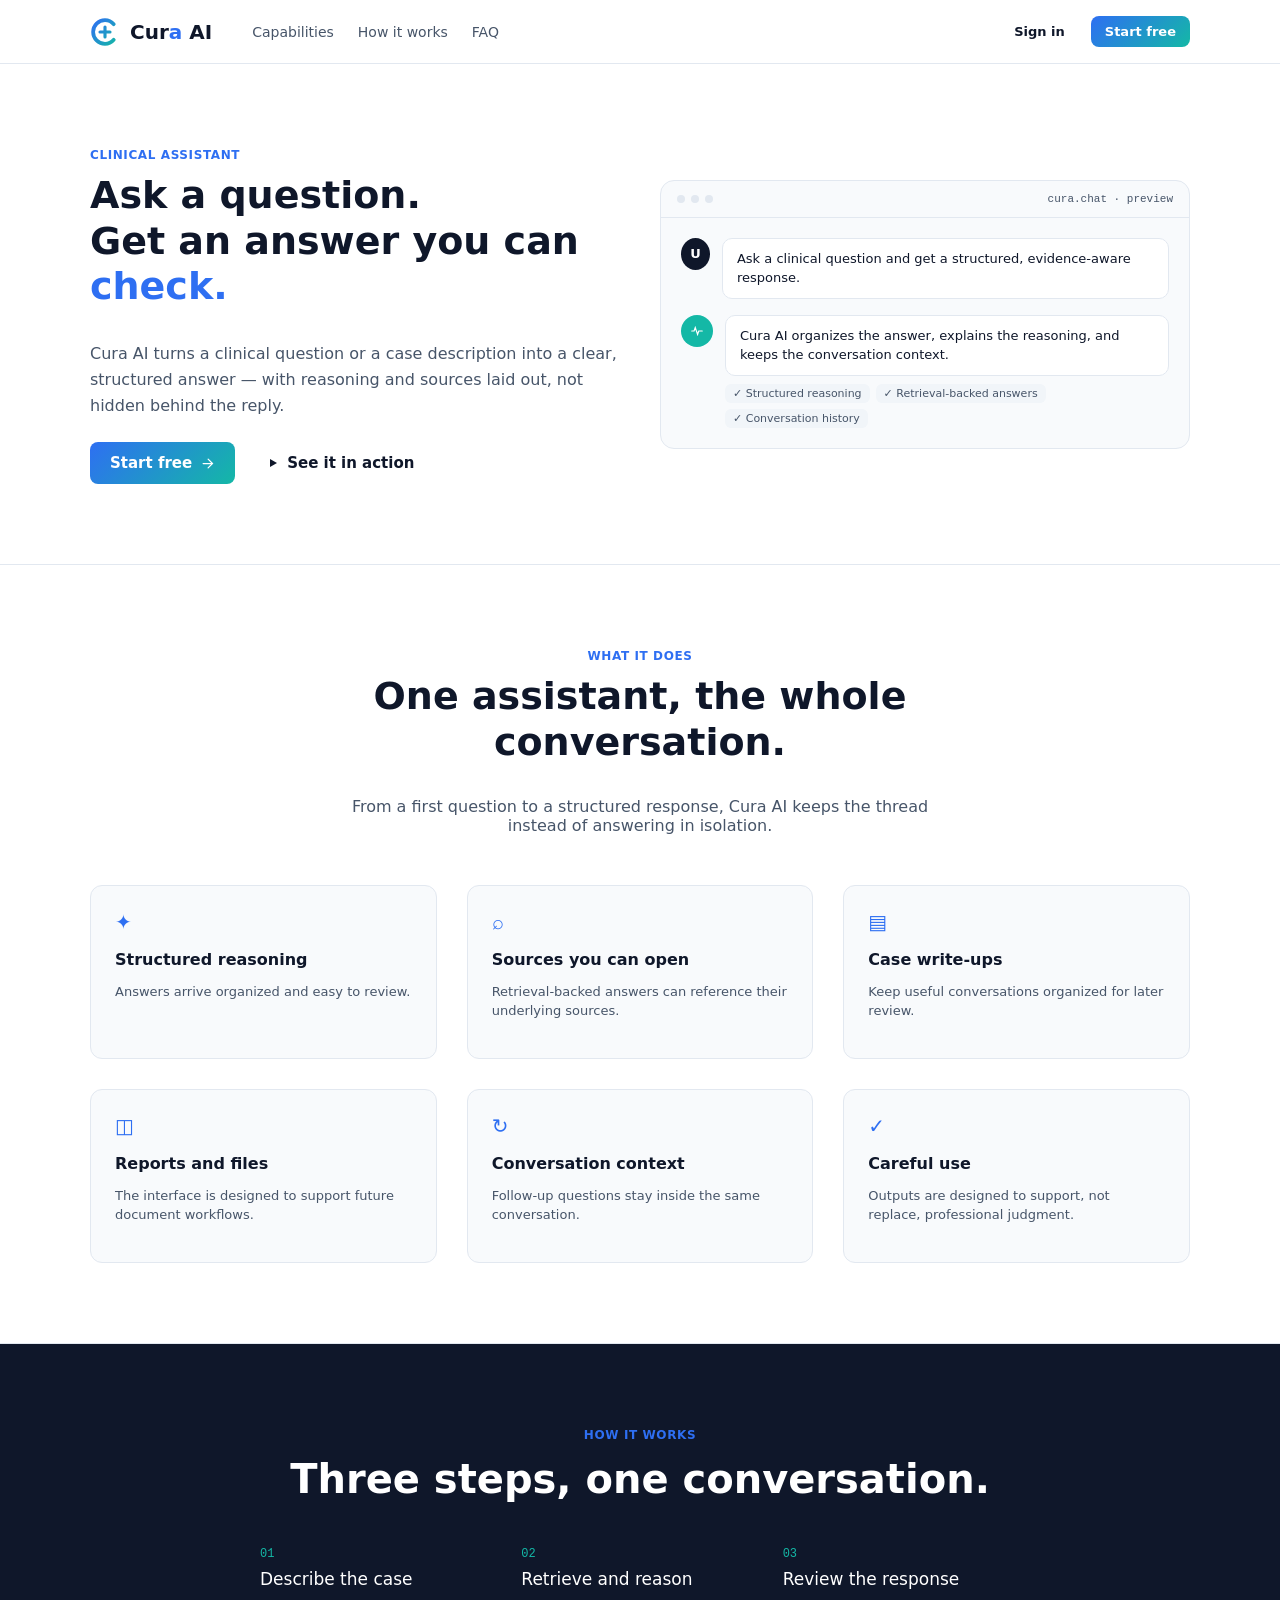
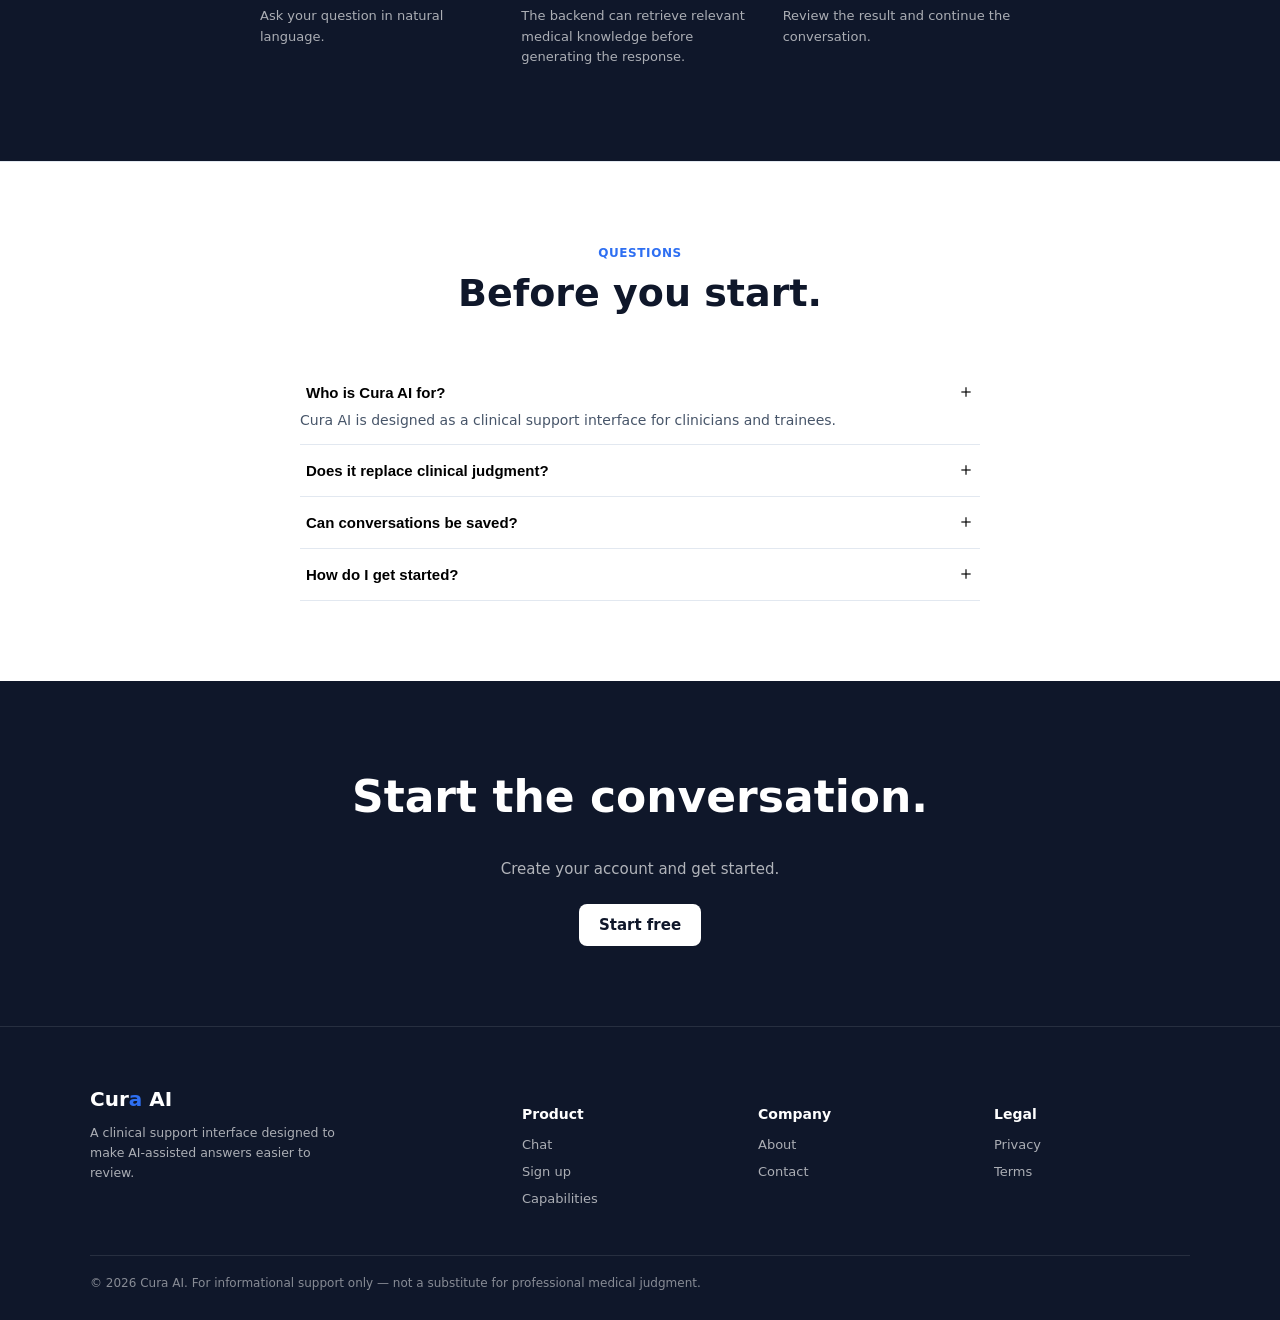
==== commit 0bf44172: "clean frontend code" ====
--- a/frontend/index.html
+++ b/frontend/index.html
@@ -1,698 +1,228 @@
 <!DOCTYPE html>
+
 <html lang="en">
-<head>
-  <meta charset="UTF-8">
-  <meta name="viewport" content="width=device-width, initial-scale=1.0">
-
-  <title>Cura AI — Clinical Chatbot</title>
-
-  <link rel="stylesheet" href="styles.css">
-  <link rel="icon" type="image/png" href="favicon.png">
-</head>
-
-<body>
-
-<header class="site-header">
-  <div class="wrap" style="display:flex;align-items:center;">
-
-    <a href="index.html" class="logo" aria-label="Cura AI Home">
-
-      <svg class="logo-mark" width="30" height="30" viewBox="0 0 48 48" fill="none">
-        <defs>
-          <linearGradient id="g1" x1="4" y1="6" x2="44" y2="42"
-            gradientUnits="userSpaceOnUse">
-            <stop stop-color="#2E6FF2"/>
-            <stop offset="1" stop-color="#14B8A6"/>
-          </linearGradient>
-        </defs>
-
-        <path
-          d="M38 11.5C34.6 7.6 29.7 5 24 5
-          13.5 5 5 13.5 5 24s8.5 19 19 19
-          c5.7 0 10.6-2.6 14-6.5"
-          stroke="url(#g1)"
-          stroke-width="6"
-          stroke-linecap="round"
-        />
-
-        <path
-          d="M24 16v16M16 24h16"
-          stroke="url(#g1)"
-          stroke-width="5"
-          stroke-linecap="round"
-        />
-      </svg>
-
-      <span class="logo-word">
-        Cur<em>a</em> AI
-      </span>
-
-    </a>
-
-    <nav class="site-nav">
-      <a href="#capabilities">Capabilities</a>
-      <a href="#how">How it works</a>
-      <a href="#faq">FAQ</a>
-    </nav>
-
-    <div class="header-actions">
-      <a href="signup.html" class="btn btn-ghost btn-sm">
-        Sign in
-      </a>
-
-      <a href="signup.html" class="btn btn-gradient btn-sm">
-        Start free
-      </a>
-    </div>
-
-  </div>
-</header>
-
-
-<section class="hero">
-
-  <div class="wrap hero-grid">
-
-    <div>
-
-      <span class="eyebrow">
-        Clinical assistant
-      </span>
-
-      <h1 class="display">
-        Ask a question.<br>
-        Get an answer you can
-        <span class="accent">check.</span>
-      </h1>
-
-      <p class="lede">
-        Cura AI turns a clinical question or a case description
-        into a clear, structured answer — with reasoning and
-        sources laid out, not hidden behind the reply.
-      </p>
-
-      <div class="hero-ctas">
-
-        <a href="signup.html"
-           class="btn btn-gradient btn-lg">
-
-          Start free
-
-          <svg width="15" height="15"
-               viewBox="0 0 24 24"
-               fill="none"
-               stroke="currentColor"
-               stroke-width="2"
-               stroke-linecap="round">
-
-            <path d="M5 12h14"/>
-            <path d="M13 5l7 7-7 7"/>
-
-          </svg>
-
+    <head>
+    <meta charset="UTF-8">
+    <meta name="viewport" content="width=device-width, initial-scale=1.0">
+    <title>Cura AI — Clinical Chatbot</title>
+    <link rel="stylesheet" href="styles.css">
+    <link rel="icon" type="image/png" href="favicon.png">
+    </head>
+    <body>
+
+    <header class="site-header">
+    <div class="wrap site-header-wrap">
+        <a href="index.html" class="logo" aria-label="Cura AI Home">
+        <svg class="logo-mark" width="30" height="30" viewBox="0 0 48 48" fill="none">
+            <defs>
+            <linearGradient id="g1" x1="4" y1="6" x2="44" y2="42" gradientUnits="userSpaceOnUse">
+                <stop stop-color="#2E6FF2"/>
+                <stop offset="1" stop-color="#14B8A6"/>
+            </linearGradient>
+            </defs>
+            <path d="M38 11.5C34.6 7.6 29.7 5 24 5 13.5 5 5 13.5 5 24s8.5 19 19 19 c5.7 0 10.6-2.6 14-6.5" stroke="url(#g1)" stroke-width="6" stroke-linecap="round"/>
+            <path d="M24 16v16M16 24h16" stroke="url(#g1)" stroke-width="5" stroke-linecap="round"/>
+        </svg>
+        <span class="logo-word">Cur<em>a</em> AI</span>
         </a>
-
-
-        <a href="signup.html"
-           class="btn btn-ghost btn-lg">
-
-          <svg width="12"
-               height="12"
-               viewBox="0 0 24 24"
-               fill="currentColor">
-
-            <path d="M6 4v16l14-8z"/>
-
-          </svg>
-
-          See it in action
-
-        </a>
-
-      </div>
-
-    </div>
-
-
-    <div class="chat-card">
-
-      <div class="chat-card-top">
-
-        <div class="dots">
-          <span></span>
-          <span></span>
-          <span></span>
-        </div>
-
-        <span class="tag mono">
-          cura.chat · preview
-        </span>
-
-      </div>
-
-
-      <div class="chat-card-body">
-
-        <div class="bubble-row">
-
-          <div class="avatar avatar-user">
-            U
-          </div>
-
-          <div class="bubble-text">
-            Ask a clinical question and get a structured,
-            evidence-aware response.
-          </div>
-
-        </div>
-
-
-        <div class="bubble-row">
-
-          <div class="avatar avatar-ai">
-
-            <svg width="14"
-                 height="14"
-                 viewBox="0 0 24 24"
-                 fill="none"
-                 stroke="currentColor"
-                 stroke-width="2"
-                 stroke-linecap="round">
-
-              <path d="M3 12h4l2-6 4 12 2-6h6"/>
-
+        <nav class="site-nav">
+        <a href="#capabilities">Capabilities</a>
+        <a href="#how">How it works</a>
+        <a href="#faq">FAQ</a>
+        </nav>
+        <div class="header-actions">
+        <a href="signup.html" class="btn btn-ghost btn-sm">Sign in</a>
+        <a href="signup.html" class="btn btn-gradient btn-sm">Start free</a>
+        </div>
+    </div>
+    </header>
+
+    <section class="hero">
+    <div class="wrap hero-grid">
+        <div>
+        <span class="eyebrow">Clinical assistant</span>
+        <h1 class="display">
+            Ask a question.<br>
+            Get an answer you can <span class="accent">check.</span>
+        </h1>
+        <p class="lede">
+            Cura AI turns a clinical question or a case description into a clear, structured answer — with reasoning and sources laid out, not hidden behind the reply.
+        </p>
+        <div class="hero-ctas">
+            <a href="signup.html" class="btn btn-gradient btn-lg">
+            Start free
+            <svg width="15" height="15" viewBox="0 0 24 24" fill="none" stroke="currentColor" stroke-width="2" stroke-linecap="round">
+                <path d="M5 12h14"/>
+                <path d="M13 5l7 7-7 7"/>
             </svg>
-
-          </div>
-
-          <div style="flex:1;">
-
-            <div class="bubble-text">
-              Cura AI organizes the answer,
-              explains the reasoning, and keeps
-              the conversation context.
-            </div>
-
-            <div class="pill-list">
-
-              <div class="pill">
-                ✓ Structured reasoning
-              </div>
-
-              <div class="pill">
-                ✓ Retrieval-backed answers
-              </div>
-
-              <div class="pill">
-                ✓ Conversation history
-              </div>
-
-            </div>
-
-          </div>
-
-        </div>
-
-      </div>
-
-    </div>
-
-  </div>
-
-</section>
-
-
-<section class="section" id="capabilities">
-
-  <div class="wrap">
-
-    <div class="section-head">
-
-      <span class="eyebrow">
-        What it does
-      </span>
-
-      <h2 class="display">
-        One assistant, the whole conversation.
-      </h2>
-
-      <p>
-        From a first question to a structured response,
-        Cura AI keeps the thread instead of answering
-        in isolation.
-      </p>
-
-    </div>
-
-
-    <div class="feature-grid">
-
-      <div class="feature">
-        <div class="feature-icon">✦</div>
-        <h3>Structured reasoning</h3>
-        <p>
-          Answers arrive organized and easy to review.
-        </p>
-      </div>
-
-
-      <div class="feature">
-        <div class="feature-icon">⌕</div>
-        <h3>Sources you can open</h3>
-        <p>
-          Retrieval-backed answers can reference
-          their underlying sources.
-        </p>
-      </div>
-
-
-      <div class="feature">
-        <div class="feature-icon">▤</div>
-        <h3>Case write-ups</h3>
-        <p>
-          Keep useful conversations organized
-          for later review.
-        </p>
-      </div>
-
-
-      <div class="feature">
-        <div class="feature-icon">◫</div>
-        <h3>Reports and files</h3>
-        <p>
-          The interface is designed to support
-          future document workflows.
-        </p>
-      </div>
-
-
-      <div class="feature">
-        <div class="feature-icon">↻</div>
-        <h3>Conversation context</h3>
-        <p>
-          Follow-up questions stay inside the
-          same conversation.
-        </p>
-      </div>
-
-
-      <div class="feature">
-        <div class="feature-icon">✓</div>
-        <h3>Careful use</h3>
-        <p>
-          Outputs are designed to support,
-          not replace, professional judgment.
-        </p>
-      </div>
-
-    </div>
-
-  </div>
-
-</section>
-
-
-<section class="band-dark section" id="how">
-
-  <div class="wrap"
-       style="max-width:760px;text-align:center;">
-
-    <span class="eyebrow">
-      How it works
-    </span>
-
-    <h2 class="display"
-        style="font-size:clamp(28px,3.6vw,40px);margin-top:12px;">
-      Three steps, one conversation.
-    </h2>
-
-
-    <div style="
-      display:grid;
-      grid-template-columns:repeat(3,1fr);
-      gap:24px;
-      margin-top:44px;
-      text-align:left;
-    ">
-
-      <div>
-
-        <div class="mono"
-             style="color:var(--teal);font-size:12px;">
-          01
-        </div>
-
-        <h3 style="
-          margin-top:8px;
-          font-family:'Fraunces',serif;
-          font-weight:500;
-          font-size:17px;
-        ">
-          Describe the case
-        </h3>
-
-        <p style="
-          margin-top:8px;
-          font-size:13px;
-          color:rgba(255,255,255,.65);
-          line-height:1.6;
-        ">
-          Ask your question in natural language.
-        </p>
-
-      </div>
-
-
-      <div>
-
-        <div class="mono"
-             style="color:var(--teal);font-size:12px;">
-          02
-        </div>
-
-        <h3 style="
-          margin-top:8px;
-          font-family:'Fraunces',serif;
-          font-weight:500;
-          font-size:17px;
-        ">
-          Retrieve and reason
-        </h3>
-
-        <p style="
-          margin-top:8px;
-          font-size:13px;
-          color:rgba(255,255,255,.65);
-          line-height:1.6;
-        ">
-          The backend can retrieve relevant medical
-          knowledge before generating the response.
-        </p>
-
-      </div>
-
-
-      <div>
-
-        <div class="mono"
-             style="color:var(--teal);font-size:12px;">
-          03
-        </div>
-
-        <h3 style="
-          margin-top:8px;
-          font-family:'Fraunces',serif;
-          font-weight:500;
-          font-size:17px;
-        ">
-          Review the response
-        </h3>
-
-        <p style="
-          margin-top:8px;
-          font-size:13px;
-          color:rgba(255,255,255,.65);
-          line-height:1.6;
-        ">
-          Review the result and continue the conversation.
-        </p>
-
-      </div>
-
-    </div>
-
-  </div>
-
-</section>
-
-
-<section class="section" id="faq">
-
-  <div class="wrap" style="max-width:680px;">
-
-    <div class="section-head">
-
-      <span class="eyebrow">
-        Questions
-      </span>
-
-      <h2 class="display">
-        Before you start.
-      </h2>
-
-    </div>
-
-
-    <div id="faq-list">
-
-      <div class="faq-item open">
-
-        <button class="faq-q">
-          Who is Cura AI for?
-
-          <svg width="16"
-               height="16"
-               viewBox="0 0 24 24"
-               fill="none"
-               stroke="currentColor"
-               stroke-width="1.75">
-
-            <path d="M12 5v14"/>
-            <path d="M5 12h14"/>
-
-          </svg>
-
-        </button>
-
-        <div class="faq-a">
-          Cura AI is designed as a clinical support
-          interface for clinicians and trainees.
-        </div>
-
-      </div>
-
-
-      <div class="faq-item">
-
-        <button class="faq-q">
-          Does it replace clinical judgment?
-
-          <svg width="16"
-               height="16"
-               viewBox="0 0 24 24"
-               fill="none"
-               stroke="currentColor"
-               stroke-width="1.75">
-
-            <path d="M12 5v14"/>
-            <path d="M5 12h14"/>
-
-          </svg>
-
-        </button>
-
-        <div class="faq-a">
-          No. Outputs should be reviewed by
-          a qualified clinician.
-        </div>
-
-      </div>
-
-
-      <div class="faq-item">
-
-        <button class="faq-q">
-          Can conversations be saved?
-
-          <svg width="16"
-               height="16"
-               viewBox="0 0 24 24"
-               fill="none"
-               stroke="currentColor"
-               stroke-width="1.75">
-
-            <path d="M12 5v14"/>
-            <path d="M5 12h14"/>
-
-          </svg>
-
-        </button>
-
-        <div class="faq-a">
-          Authenticated conversations and messages
-          can be persisted in the application database.
-        </div>
-
-      </div>
-
-
-      <div class="faq-item">
-
-        <button class="faq-q">
-          How do I get started?
-
-          <svg width="16"
-               height="16"
-               viewBox="0 0 24 24"
-               fill="none"
-               stroke="currentColor"
-               stroke-width="1.75">
-
-            <path d="M12 5v14"/>
-            <path d="M5 12h14"/>
-
-          </svg>
-
-        </button>
-
-        <div class="faq-a">
-          Create an account and start a conversation.
-        </div>
-
-      </div>
-
-    </div>
-
-  </div>
-
-</section>
-
-
-<section class="band-dark" style="padding:80px 0;">
-
-  <div class="wrap"
-       style="max-width:640px;text-align:center;">
-
-    <h2 class="display"
-        style="font-size:clamp(30px,4vw,44px);">
-      Start the conversation.
-    </h2>
-
-    <p style="
-      margin-top:14px;
-      color:rgba(255,255,255,.68);
-      font-size:15px;
-    ">
-      Create your account and get started.
-    </p>
-
-    <div style="margin-top:26px;">
-
-      <a href="signup.html"
-         class="btn btn-lg"
-         style="background:#fff;color:var(--ink-900);">
-
-        Start free
-
-      </a>
-
-    </div>
-
-  </div>
-
-</section>
-
-
-<footer class="site-footer">
-
-  <div class="wrap">
-
-    <div class="footer-grid">
-
-      <div>
-
-        <span class="logo on-dark">
-          <span class="logo-word">
-            Cur<em>a</em> AI
-          </span>
-        </span>
-
-        <p style="
-          margin-top:12px;
-          font-size:12.5px;
-          max-width:260px;
-          line-height:1.6;
-        ">
-          A clinical support interface designed
-          to make AI-assisted answers easier to review.
-        </p>
-
-      </div>
-
-
-      <div>
-
-        <h4>Product</h4>
-
-        <ul>
-          <li>
-            <a href="signup.html">Chat</a>
-          </li>
-
-          <li>
-            <a href="signup.html">Sign up</a>
-          </li>
-
-          <li>
-            <a href="#capabilities">Capabilities</a>
-          </li>
-        </ul>
-
-      </div>
-
-
-      <div>
-
-        <h4>Company</h4>
-
-        <ul>
-          <li>
-            <a href="#">About</a>
-          </li>
-
-          <li>
-            <a href="#">Contact</a>
-          </li>
-        </ul>
-
-      </div>
-
-
-      <div>
-
-        <h4>Legal</h4>
-
-        <ul>
-          <li>
-            <a href="#">Privacy</a>
-          </li>
-
-          <li>
-            <a href="#">Terms</a>
-          </li>
-        </ul>
-
-      </div>
-
-    </div>
-
-
-    <div class="footer-bottom">
-
-      <span>
-        © 2026 Cura AI.
-        For informational support only —
-        not a substitute for professional medical judgment.
-      </span>
-
-    </div>
-
-  </div>
-
-</footer>
-
-
-<script src="script.js"></script>
-
-</body>
+            </a>
+            <a href="signup.html" class="btn btn-ghost btn-lg">
+            <svg width="12" height="12" viewBox="0 0 24 24" fill="currentColor">
+                <path d="M6 4v16l14-8z"/>
+            </svg>
+            See it in action
+            </a>
+        </div>
+        </div>
+        <div class="chat-card">
+        <div class="chat-card-top">
+            <div class="dots">
+            <span></span><span></span><span></span>
+            </div>
+            <span class="tag mono">cura.chat · preview</span>
+        </div>
+        <div class="chat-card-body">
+            <div class="bubble-row">
+            <div class="avatar avatar-user">U</div>
+            <div class="bubble-text">Ask a clinical question and get a structured, evidence-aware response.</div>
+            </div>
+            <div class="bubble-row">
+            <div class="avatar avatar-ai">
+                <svg width="14" height="14" viewBox="0 0 24 24" fill="none" stroke="currentColor" stroke-width="2" stroke-linecap="round">
+                <path d="M3 12h4l2-6 4 12 2-6h6"/>
+                </svg>
+            </div>
+            <div class="bubble-content-flex">
+                <div class="bubble-text">Cura AI organizes the answer, explains the reasoning, and keeps the conversation context.</div>
+                <div class="pill-list">
+                <div class="pill">✓ Structured reasoning</div>
+                <div class="pill">✓ Retrieval-backed answers</div>
+                <div class="pill">✓ Conversation history</div>
+                </div>
+            </div>
+            </div>
+        </div>
+        </div>
+    </div>
+    </section>
+
+    <section class="section" id="capabilities">
+    <div class="wrap">
+        <div class="section-head">
+        <span class="eyebrow">What it does</span>
+        <h2 class="display">One assistant, the whole conversation.</h2>
+        <p>From a first question to a structured response, Cura AI keeps the thread instead of answering in isolation.</p>
+        </div>
+        <div class="feature-grid">
+        <div class="feature"><div class="feature-icon">✦</div><h3>Structured reasoning</h3><p>Answers arrive organized and easy to review.</p></div>
+        <div class="feature"><div class="feature-icon">⌕</div><h3>Sources you can open</h3><p>Retrieval-backed answers can reference their underlying sources.</p></div>
+        <div class="feature"><div class="feature-icon">▤</div><h3>Case write-ups</h3><p>Keep useful conversations organized for later review.</p></div>
+        <div class="feature"><div class="feature-icon">◫</div><h3>Reports and files</h3><p>The interface is designed to support future document workflows.</p></div>
+        <div class="feature"><div class="feature-icon">↻</div><h3>Conversation context</h3><p>Follow-up questions stay inside the same conversation.</p></div>
+        <div class="feature"><div class="feature-icon">✓</div><h3>Careful use</h3><p>Outputs are designed to support, not replace, professional judgment.</p></div>
+        </div>
+    </div>
+    </section>
+
+    <section class="band-dark section" id="how">
+    <div class="wrap how-wrap">
+        <span class="eyebrow">How it works</span>
+        <h2 class="display how-title">Three steps, one conversation.</h2>
+        <div class="how-grid">
+        <div>
+            <div class="mono how-step-num">01</div>
+            <h3 class="how-step-heading">Describe the case</h3>
+            <p class="how-step-desc">Ask your question in natural language.</p>
+        </div>
+        <div>
+            <div class="mono how-step-num">02</div>
+            <h3 class="how-step-heading">Retrieve and reason</h3>
+            <p class="how-step-desc">The backend can retrieve relevant medical knowledge before generating the response.</p>
+        </div>
+        <div>
+            <div class="mono how-step-num">03</div>
+            <h3 class="how-step-heading">Review the response</h3>
+            <p class="how-step-desc">Review the result and continue the conversation.</p>
+        </div>
+        </div>
+    </div>
+    </section>
+
+    <section class="section" id="faq">
+    <div class="wrap faq-wrap">
+        <div class="section-head">
+        <span class="eyebrow">Questions</span>
+        <h2 class="display">Before you start.</h2>
+        </div>
+        <div id="faq-list">
+        <div class="faq-item open">
+            <button class="faq-q">
+            Who is Cura AI for?
+            <svg width="16" height="16" viewBox="0 0 24 24" fill="none" stroke="currentColor" stroke-width="1.75"><path d="M12 5v14"/><path d="M5 12h14"/></svg>
+            </button>
+            <div class="faq-a">Cura AI is designed as a clinical support interface for clinicians and trainees.</div>
+        </div>
+        <div class="faq-item">
+            <button class="faq-q">
+            Does it replace clinical judgment?
+            <svg width="16" height="16" viewBox="0 0 24 24" fill="none" stroke="currentColor" stroke-width="1.75"><path d="M12 5v14"/><path d="M5 12h14"/></svg>
+            </button>
+            <div class="faq-a">No. Outputs should be reviewed by a qualified clinician.</div>
+        </div>
+        <div class="faq-item">
+            <button class="faq-q">
+            Can conversations be saved?
+            <svg width="16" height="16" viewBox="0 0 24 24" fill="none" stroke="currentColor" stroke-width="1.75"><path d="M12 5v14"/><path d="M5 12h14"/></svg>
+            </button>
+            <div class="faq-a">Authenticated conversations and messages can be persisted in the application database.</div>
+        </div>
+        <div class="faq-item">
+            <button class="faq-q">
+            How do I get started?
+            <svg width="16" height="16" viewBox="0 0 24 24" fill="none" stroke="currentColor" stroke-width="1.75"><path d="M12 5v14"/><path d="M5 12h14"/></svg>
+            </button>
+            <div class="faq-a">Create an account and start a conversation.</div>
+        </div>
+        </div>
+    </div>
+    </section>
+
+    <section class="band-dark cta-banner">
+    <div class="wrap cta-banner-wrap">
+        <h2 class="display cta-banner-title">Start the conversation.</h2>
+        <p class="cta-banner-desc">Create your account and get started.</p>
+        <div class="cta-banner-btn-wrap">
+        <a href="signup.html" class="btn btn-lg cta-white-btn">Start free</a>
+        </div>
+    </div>
+    </section>
+
+    <footer class="site-footer">
+    <div class="wrap">
+        <div class="footer-grid">
+        <div>
+            <span class="logo on-dark"><span class="logo-word">Cur<em>a</em> AI</span></span>
+            <p class="footer-desc">A clinical support interface designed to make AI-assisted answers easier to review.</p>
+        </div>
+        <div>
+            <h4>Product</h4>
+            <ul>
+            <li><a href="signup.html">Chat</a></li>
+            <li><a href="signup.html">Sign up</a></li>
+            <li><a href="#capabilities">Capabilities</a></li>
+            </ul>
+        </div>
+        <div>
+            <h4>Company</h4>
+            <ul>
+            <li><a href="#">About</a></li>
+            <li><a href="#">Contact</a></li>
+            </ul>
+        </div>
+        <div>
+            <h4>Legal</h4>
+            <ul>
+            <li><a href="#">Privacy</a></li>
+            <li><a href="#">Terms</a></li>
+            </ul>
+        </div>
+        </div>
+        <div class="footer-bottom">
+        <span>© 2026 Cura AI. For informational support only — not a substitute for professional medical judgment.</span>
+        </div>
+    </div>
+    </footer>
+
+    <script src="script.js"></script>
+    </body>
 </html>
--- a/frontend/styles.css
+++ b/frontend/styles.css
@@ -1,444 +1,843 @@
-/* ===========================================================
-   Cura AI — shared design system
-   Palette pulled from the mark: deep navy ground, blue→teal
-   gradient identity, warm off-white paper for content surfaces.
-=========================================================== */
-
-@import url('https://fonts.googleapis.com/css2?family=Fraunces:opsz,wght@9..144,400;9..144,500;9..144,600&family=Inter:wght@400;500;600;700&family=JetBrains+Mono:wght@400;500&display=swap');
-
-:root{
-  --navy-950:#050B16;
-  --navy-900:#0A1730;
-  --navy-800:#122145;
-  --paper:#F0F5FF;
-  --paper-alt:#FFFFFF;
-  --ink-900:#0B1330;
-  --ink-600:#48547A;
-  --ink-400:#8390B5;
-  --border:#D8E1FA;
-  --border-strong:#B7C6F2;
-  --blue:#3366FF;
-  --blue-deep:#1C3FD6;
-  --teal:#0FCFA8;
-  --violet:#7C5CFC;
-  --grad: linear-gradient(135deg, var(--blue) 0%, var(--teal) 100%);
-  --grad-hero: linear-gradient(135deg, #E8EEFF 0%, #E3FBF6 55%, #EFEBFF 100%);
-  --grad-soft: linear-gradient(135deg, rgba(51,102,255,0.14), rgba(15,207,168,0.14));
-  --radius-lg:20px;
-  --radius-md:12px;
-  --radius-sm:8px;
-  --shadow-card: 0 1px 2px rgba(11,19,48,0.06), 0 12px 32px -12px rgba(51,102,255,0.22);
-  --shadow-pop: 0 14px 40px -10px rgba(51,102,255,0.38);
-}
-
-*{box-sizing:border-box; margin:0; padding:0;}
-html{scroll-behavior:smooth;}
-body{
-  font-family:'Inter', system-ui, sans-serif;
-  background:var(--paper);
-  color:var(--ink-900);
-  -webkit-font-smoothing:antialiased;
-  line-height:1.5;
-}
-a{color:inherit; text-decoration:none;}
-button{font-family:inherit; cursor:pointer;}
-img{display:block; max-width:100%;}
-
-.display{
-  font-family:'Fraunces', serif;
-  font-weight:500;
-  letter-spacing:-0.01em;
-  line-height:1.05;
-}
-.mono{
-  font-family:'JetBrains Mono', monospace;
-  letter-spacing:0.02em;
-}
-.eyebrow{
-  font-family:'JetBrains Mono', monospace;
-  font-size:11px;
-  letter-spacing:0.14em;
-  text-transform:uppercase;
-  color:var(--teal);
-  font-weight:500;
-}
-
-/* ---------- Logo mark: echoes the open "C" + cross ---------- */
-.logo{
-  display:inline-flex;
-  align-items:center;
-  gap:10px;
-}
-.logo-mark{ flex-shrink:0; }
-.logo-word{
-  font-family:'Fraunces', serif;
-  font-weight:600;
-  font-size:19px;
-  letter-spacing:-0.01em;
-  color:var(--ink-900);
-}
-.logo-word em{
-  font-style:normal;
-  background:var(--grad);
-  -webkit-background-clip:text;
-  background-clip:text;
-  color:transparent;
-}
-.on-dark .logo-word{ color:#fff; }
-
-/* ---------- Buttons ---------- */
-.btn{
-  display:inline-flex;
-  align-items:center;
-  justify-content:center;
-  gap:8px;
-  padding:11px 20px;
-  border-radius:999px;
-  font-size:13.5px;
-  font-weight:600;
-  border:1px solid transparent;
-  transition:transform .15s ease, box-shadow .15s ease, background .15s ease;
-  white-space:nowrap;
-}
-.btn:active{ transform:scale(0.98); }
-.btn-primary{
-  background:var(--ink-900);
-  color:#fff;
-}
-.btn-primary:hover{ background:#000; box-shadow:var(--shadow-pop); }
-.btn-gradient{
-  background:var(--grad);
-  color:#fff;
-}
-.btn-gradient:hover{ box-shadow:0 10px 30px -8px rgba(20,184,166,0.55); }
-.btn-ghost{
-  background:transparent;
-  color:var(--ink-900);
-  border-color:var(--border-strong);
-}
-.btn-ghost:hover{ background:rgba(14,21,38,0.04); }
-.btn-lg{ padding:14px 26px; font-size:14.5px; }
-.btn-sm{ padding:8px 14px; font-size:12.5px; }
-.btn-block{ width:100%; }
-
-/* ---------- Layout helpers ---------- */
-.wrap{ max-width:1160px; margin:0 auto; padding:0 24px; }
-.section{ padding:88px 0; }
-@media (max-width:720px){ .section{ padding:56px 0; } }
-
-/* ---------- Header ---------- */
-.site-header{
-  position:sticky; top:0; z-index:50;
-  background:rgba(246,248,251,0.86);
-  backdrop-filter:blur(14px) saturate(160%);
-  border-bottom:1px solid var(--border);
-}
-.site-header .wrap{
-  height:64px;
-  display:flex; align-items:center; gap:28px;
-}
-.site-nav{ display:flex; gap:4px; margin-left:8px; }
-.site-nav a{
-  padding:8px 12px; border-radius:8px;
-  font-size:13.5px; font-weight:500; color:var(--ink-600);
-  transition:background .15s ease, color .15s ease;
-}
-.site-nav a:hover{ background:rgba(14,21,38,0.05); color:var(--ink-900); }
-.header-actions{ margin-left:auto; display:flex; align-items:center; gap:10px; }
-
-@media (max-width:760px){
-  .site-nav{ display:none; }
-}
-
-/* ---------- Hero ---------- */
-.hero{
-  position:relative;
-  overflow:hidden;
-  background:var(--grad-hero);
-  border-bottom:1px solid var(--border);
-}
-.hero::before{
-  content:'';
-  position:absolute; inset:0;
-  background-image:
-    linear-gradient(rgba(51,102,255,0.10) 1px, transparent 1px),
-    linear-gradient(90deg, rgba(51,102,255,0.10) 1px, transparent 1px);
-  background-size:52px 52px;
-  mask-image:radial-gradient(ellipse at 30% 20%, black 0%, transparent 65%);
-}
-.hero::after{
-  content:'';
-  position:absolute; top:-120px; right:-120px; width:420px; height:420px;
-  background:radial-gradient(circle, rgba(124,92,252,0.28), transparent 70%);
-  border-radius:50%;
-  pointer-events:none;
-}
-.hero-grid{
-  position:relative;
-  display:grid;
-  grid-template-columns:minmax(0,1.05fr) minmax(0,1fr);
-  gap:56px;
-  align-items:center;
-  padding:80px 0 72px;
-}
-@media (max-width:920px){
-  .hero-grid{ grid-template-columns:1fr; padding:44px 0 40px; gap:36px; }
-}
-.hero h1{ font-size:clamp(36px,5vw,58px); margin-top:18px; }
-.hero h1 .accent{ font-style:italic; color:var(--blue); }
-.hero p.lede{
-  margin-top:20px; max-width:480px;
-  font-size:16.5px; line-height:1.6; color:var(--ink-600);
-}
-.hero-ctas{ display:flex; gap:10px; margin-top:30px; flex-wrap:wrap; }
-
-/* mock chat card in hero */
-.chat-card{
-  border-radius:var(--radius-lg);
-  border:1px solid var(--border);
-  background:#fff;
-  box-shadow:var(--shadow-card);
-  overflow:hidden;
-}
-.chat-card-top{
-  display:flex; align-items:center; gap:8px;
-  padding:12px 16px; border-bottom:1px solid var(--border);
-  background:var(--paper);
-}
-.chat-card-top .dots{ display:flex; gap:5px; }
-.chat-card-top .dots span{ width:8px; height:8px; border-radius:50%; background:var(--border-strong); }
-.chat-card-top .tag{
-  margin-left:auto;
-  font-family:'JetBrains Mono', monospace;
-  font-size:10.5px; color:var(--ink-400);
-}
-.chat-card-body{ padding:22px 20px 24px; background:linear-gradient(to bottom, var(--paper), #fff); }
-.bubble-row{ display:flex; gap:10px; margin-bottom:16px; }
-.avatar{
-  flex-shrink:0; width:28px; height:28px; border-radius:50%;
-  display:grid; place-items:center;
-  font-size:11px; font-weight:600;
-}
-.avatar-user{ background:#E7EBF2; color:var(--ink-600); }
-.avatar-ai{ background:var(--grad); color:#fff; border-radius:9px; }
-.bubble-text{ font-size:13.5px; line-height:1.55; padding-top:3px; color:var(--ink-900); }
-.pill-list{ display:grid; gap:7px; margin-top:12px; }
-.pill{
-  display:flex; align-items:center; gap:9px;
-  border:1px solid var(--border); background:var(--paper);
-  border-radius:10px; padding:9px 12px; font-size:12.5px; color:var(--ink-900);
-}
-.pill svg{ flex-shrink:0; color:var(--teal); }
-
-/* ---------- Feature grid ---------- */
-.section-head{ max-width:600px; margin-bottom:44px; }
-.section-head h2{ font-size:clamp(28px,3.4vw,38px); margin-top:10px; }
-.section-head p{ margin-top:12px; color:var(--ink-600); font-size:15px; }
-
-.feature-grid{
-  display:grid;
-  grid-template-columns:repeat(3,1fr);
-  gap:1px;
-  background:var(--border);
-  border:1px solid var(--border);
-  border-radius:var(--radius-lg);
-  overflow:hidden;
-}
-@media (max-width:820px){ .feature-grid{ grid-template-columns:1fr 1fr; } }
-@media (max-width:560px){ .feature-grid{ grid-template-columns:1fr; } }
-.feature{
-  background:#fff; padding:28px 24px 30px;
-  transition:background .18s ease;
-}
-.feature:hover{ background:#FAFBFF; }
-.feature-icon{
-  width:40px; height:40px; border-radius:11px;
-  display:grid; place-items:center; margin-bottom:16px;
-  background:var(--grad); color:#fff;
-  box-shadow:0 8px 18px -8px rgba(51,102,255,0.55);
-}
-.feature h3{ font-size:15px; font-weight:600; margin-bottom:7px; color:var(--ink-900); }
-.feature p{ font-size:13px; color:var(--ink-600); line-height:1.55; }
-
-/* ---------- Dark band ---------- */
-.band-dark{
-  background:var(--navy-900);
-  color:#fff;
-  position:relative;
-  overflow:hidden;
-}
-.band-dark::before{
-  content:'';
-  position:absolute; inset:0;
-  background:radial-gradient(circle at 18% 25%, rgba(46,111,242,.28), transparent 40%),
-             radial-gradient(circle at 82% 75%, rgba(20,184,166,.24), transparent 42%);
-}
-.band-dark .wrap{ position:relative; }
-
-/* ---------- Footer ---------- */
-.site-footer{
-  background:var(--navy-950);
-  color:rgba(255,255,255,0.6);
-  padding:56px 0 28px;
-}
-.footer-grid{
-  display:grid; grid-template-columns:1.4fr repeat(3,1fr);
-  gap:32px; padding-bottom:36px; border-bottom:1px solid rgba(255,255,255,0.08);
-}
-@media (max-width:760px){ .footer-grid{ grid-template-columns:1fr 1fr; } }
-.footer-grid h4{
-  font-size:11px; text-transform:uppercase; letter-spacing:.08em;
-  color:#fff; margin-bottom:14px; font-weight:600;
-}
-.footer-grid ul{ list-style:none; display:grid; gap:9px; }
-.footer-grid a{ font-size:13px; transition:color .15s ease; }
-.footer-grid a:hover{ color:#fff; }
-.footer-bottom{
-  display:flex; justify-content:space-between; align-items:center;
-  padding-top:22px; font-size:12px; flex-wrap:wrap; gap:10px;
-}
-@media (max-width:600px){ .footer-bottom{ flex-direction:column; align-items:flex-start; } }
-
-/* ---------- FAQ ---------- */
-.faq-item{ border-bottom:1px solid var(--border); }
-.faq-q{
-  width:100%; text-align:left; background:none; border:0;
-  padding:20px 2px; display:flex; align-items:center; justify-content:space-between;
-  font-family:'Fraunces', serif; font-size:16px; font-weight:500; color:var(--ink-900);
-}
-.faq-q svg{ flex-shrink:0; transition:transform .2s ease; color:var(--ink-400); }
-.faq-item.open .faq-q svg{ transform:rotate(45deg); }
-.faq-a{
-  max-height:0; overflow:hidden; transition:max-height .25s ease;
-  font-size:13.5px; color:var(--ink-600); line-height:1.6;
-}
-.faq-item.open .faq-a{ max-height:200px; padding-bottom:20px; }
-
-/* ---------- Auth split layout ---------- */
-.auth-shell{ min-height:100vh; display:grid; grid-template-columns:1fr 1fr; }
-@media (max-width:920px){ .auth-shell{ grid-template-columns:1fr; } }
-.auth-panel{ display:flex; flex-direction:column; background:#fff; }
-.auth-panel-header{ padding:26px 40px 0; }
-.auth-form-wrap{ flex:1; display:flex; align-items:center; justify-content:center; padding:32px 40px 60px; }
-.auth-form{ width:100%; max-width:380px; }
-.auth-form h1{ font-size:28px; }
-.auth-form p.sub{ margin-top:8px; color:var(--ink-600); font-size:13.5px; }
-
-.field{ margin-bottom:14px; }
-.field label{ display:block; font-size:12px; font-weight:600; color:var(--ink-600); margin-bottom:6px; }
-.field input{
-  width:100%; padding:11px 13px; font-size:13.5px;
-  border:1.5px solid var(--border-strong); border-radius:8px;
-  background:#fff; color:var(--ink-900); outline:none;
-  transition:border-color .15s ease, box-shadow .15s ease;
-}
-.field input:focus{ border-color:var(--blue); box-shadow:0 0 0 3px rgba(46,111,242,0.12); }
-.field input::placeholder{ color:var(--ink-400); }
-
-.divider-row{ display:flex; align-items:center; gap:10px; margin:20px 0; }
-.divider-row .line{ flex:1; height:1px; background:var(--border); }
-.divider-row span{ font-size:10.5px; letter-spacing:.08em; text-transform:uppercase; color:var(--ink-400); }
-
-.check-row{ display:flex; gap:8px; font-size:12px; color:var(--ink-600); align-items:flex-start; margin:6px 0 18px; }
-.check-row input{ margin-top:2px; }
-
-.auth-visual{
-  position:relative; overflow:hidden;
-  background:var(--navy-900); color:#fff;
-  display:flex; flex-direction:column; justify-content:center;
-  padding:56px;
-}
-@media (max-width:920px){ .auth-visual{ display:none; } }
-.auth-visual::before{
-  content:''; position:absolute; inset:0;
-  background-image:linear-gradient(rgba(255,255,255,.05) 1px, transparent 1px),
-                    linear-gradient(90deg, rgba(255,255,255,.05) 1px, transparent 1px);
-  background-size:44px 44px;
-}
-.auth-visual-inner{ position:relative; max-width:420px; }
-.auth-visual h2{ font-size:34px; margin-top:16px; line-height:1.1; }
-.auth-visual p{ margin-top:14px; color:rgba(255,255,255,.68); font-size:14.5px; line-height:1.6; }
-.auth-swap{ margin-top:26px; text-align:center; font-size:13px; color:var(--ink-600); }
-.auth-swap a{ font-weight:600; color:var(--blue); }
-.legal-note{ margin-top:22px; font-size:11px; color:var(--ink-400); line-height:1.6; }
-.legal-note a{ text-decoration:underline; color:var(--ink-600); }
-
-/* ---------- Chat app shell ---------- */
-.app-shell{ display:flex; height:100vh; overflow:hidden; background:#fff; }
-.app-sidebar{
-  width:272px; flex-shrink:0; background:var(--paper);
-  border-right:1px solid var(--border);
-  display:flex; flex-direction:column;
-}
-.sidebar-top{ padding:16px 16px 10px; }
-.sidebar-search{
-  margin-top:10px; position:relative;
-}
-.sidebar-search input{
-  width:100%; padding:8px 12px 8px 32px; font-size:12.5px;
-  border:1px solid var(--border-strong); border-radius:8px; background:#fff; outline:none;
-}
-.sidebar-search svg{ position:absolute; left:10px; top:50%; transform:translateY(-50%); color:var(--ink-400); }
-.thread-list{ flex:1; overflow-y:auto; padding:6px 10px; }
-.thread{
-  padding:10px 10px; border-radius:8px; margin-bottom:2px; cursor:pointer;
-  border:1px solid transparent;
-}
-.thread:hover{ background:#EEF1F6; }
-.thread.active{ background:#fff; border-color:var(--border); }
-.thread-title{ font-size:12.5px; font-weight:600; color:var(--ink-900); }
-.thread-sub{ font-size:10.5px; color:var(--ink-400); margin-top:2px; }
-.sidebar-bottom{ border-top:1px solid var(--border); padding:12px; }
-.sidebar-user{ display:flex; align-items:center; gap:10px; padding:6px; border-radius:8px; }
-.sidebar-user:hover{ background:#EEF1F6; }
-.sidebar-user .avatar{ width:30px; height:30px; background:var(--grad); color:#fff; }
-.sidebar-user-name{ font-size:12.5px; font-weight:600; }
-.sidebar-user-email{ font-size:10.5px; color:var(--ink-400); }
-
-.app-main{ flex:1; display:flex; flex-direction:column; min-width:0; }
-.app-topbar{
-  height:58px; flex-shrink:0; border-bottom:1px solid var(--border);
-  display:flex; align-items:center; gap:12px; padding:0 20px;
-}
-.model-chip{
-  display:inline-flex; align-items:center; gap:7px;
-  border:1px solid var(--border-strong); border-radius:8px;
-  padding:6px 11px; font-size:12px; font-weight:600;
-  background:var(--grad-soft); color:var(--blue-deep);
-}
-.model-chip .dot{ width:6px; height:6px; border-radius:50%; background:var(--teal); }
-
-.chat-scroll{ flex:1; overflow-y:auto; padding:28px 0 8px; }
-.chat-inner{ max-width:720px; margin:0 auto; padding:0 24px; }
-.msg-row{ display:flex; gap:12px; margin-bottom:22px; }
-.msg-row .avatar{ width:30px; height:30px; }
-.msg-text{ font-size:14px; line-height:1.6; padding-top:4px; }
-.msg-ai .msg-text{ }
-
-.composer-wrap{ padding:14px 24px 22px; }
-.composer{
-  max-width:720px; margin:0 auto;
-  border:1.5px solid var(--border-strong); border-radius:16px; background:#fff;
-  box-shadow:0 1px 2px rgba(14,21,38,0.04);
-}
-.composer textarea{
-  width:100%; border:0; outline:none; resize:none; background:transparent;
-  padding:14px 16px 6px; font-family:inherit; font-size:13.5px; color:var(--ink-900); min-height:24px; max-height:160px;
-}
-.composer-actions{ display:flex; align-items:center; padding:6px 10px 10px; gap:8px; }
-.composer-hint{ margin-top:8px; text-align:center; font-size:10.5px; color:var(--ink-400); }
-.icon-btn{
-  width:32px; height:32px; border-radius:8px; border:1px solid var(--border-strong);
-  background:#fff; display:grid; place-items:center; color:var(--ink-600);
-}
-.icon-btn:hover{ background:var(--paper); }
-.send-btn{
-  margin-left:auto; width:34px; height:34px; border-radius:9px; border:0;
-  background:var(--grad); color:#fff; display:grid; place-items:center;
-}
-
-@media (max-width:820px){
-  .app-sidebar{ position:fixed; z-index:40; height:100%; transform:translateX(-100%); transition:transform .2s ease; }
-  .app-sidebar.open{ transform:translateX(0); box-shadow:var(--shadow-pop); }
-  .chat-inner{ padding:0 16px; }
-}
+/* ==========================================================
+   CURA AI — GLOBAL STYLESHEET
+   ========================================================== */
+
+:root {
+  --blue: #2E6FF2;
+  --teal: #14B8A6;
+  --ink-900: #0f172a;
+  --ink-600: #475569;
+  --ink-200: #e2e8f0;
+}
+
+body {
+  font-family: system-ui, -apple-system, sans-serif;
+  color: var(--ink-900);
+  margin: 0;
+  padding: 0;
+  box-sizing: border-box;
+}
+
+/* --- CHAT RESPONSE LIST INDENTATION FIX --- */
+.message-content ul,
+.message-content ol,
+.bubble-text ul,
+.bubble-text ol,
+.chat-inner ul,
+.chat-inner ol {
+  margin: 10px 0;
+  padding-left: 24px;
+}
+
+.message-content li,
+.bubble-text li,
+.chat-inner li {
+  margin-bottom: 6px;
+  line-height: 1.5;
+}
+
+/* --- LAYOUT & COMPONENTS --- */
+.app-shell {
+  display: flex;
+  height: 100vh;
+  width: 100vw;
+  overflow: hidden;
+}
+
+.app-sidebar {
+  width: 280px;
+  background: #f8fafc;
+  border-right: 1px solid var(--ink-200);
+  display: flex;
+  flex-direction: column;
+  justify-content: space-between;
+}
+
+.sidebar-top {
+  padding: 16px;
+}
+
+.logo {
+  display: flex;
+  align-items: center;
+  gap: 10px;
+  text-decoration: none;
+  color: var(--ink-900);
+}
+
+.logo-word {
+  font-size: 20px;
+  font-weight: 700;
+}
+
+.logo-word-custom {
+  font-size: 20px;
+  font-weight: 700;
+}
+
+.logo-word-lg {
+  font-size: 25px;
+  font-weight: 700;
+}
+
+.logo em {
+  font-style: normal;
+  color: var(--blue);
+}
+
+.btn {
+  display: inline-flex;
+  align-items: center;
+  justify-content: center;
+  gap: 8px;
+  border-radius: 8px;
+  font-weight: 600;
+  cursor: pointer;
+  text-decoration: none;
+  border: none;
+  transition: all 0.2s ease;
+}
+
+.btn-gradient {
+  background: linear-gradient(135deg, var(--blue), var(--teal));
+  color: white;
+}
+
+.btn-gradient:hover {
+  opacity: 0.92;
+}
+
+.btn-ghost {
+  background: transparent;
+  color: var(--ink-900);
+}
+
+.btn-ghost:hover {
+  background: var(--ink-200);
+}
+
+.btn-block {
+  width: 100%;
+}
+
+.btn-sm {
+  padding: 8px 14px;
+  font-size: 13px;
+}
+
+.btn-lg {
+  padding: 12px 20px;
+  font-size: 15px;
+}
+
+.new-chat-btn {
+  margin-top: 14px;
+}
+
+.sidebar-search {
+  display: flex;
+  align-items: center;
+  gap: 8px;
+  background: white;
+  border: 1px solid var(--ink-200);
+  border-radius: 6px;
+  padding: 6px 10px;
+  margin-top: 14px;
+}
+
+.sidebar-search input {
+  border: none;
+  outline: none;
+  font-size: 13px;
+  width: 100%;
+}
+
+.thread-list {
+  flex: 1;
+  overflow-y: auto;
+  padding: 8px 16px;
+}
+
+.conversation-loading-text {
+  padding: 14px;
+  font-size: 12px;
+  color: var(--ink-600);
+}
+
+.sidebar-bottom {
+  padding: 16px;
+  border-top: 1px solid var(--ink-200);
+}
+
+.sidebar-user {
+  display: flex;
+  align-items: center;
+  gap: 10px;
+}
+
+.avatar {
+  width: 32px;
+  height: 32px;
+  border-radius: 50%;
+  background: var(--blue);
+  color: white;
+  display: flex;
+  align-items: center;
+  justify-content: center;
+  font-weight: 600;
+  font-size: 13px;
+}
+
+.sidebar-user-name {
+  font-size: 13px;
+  font-weight: 600;
+}
+
+.sidebar-user-email {
+  font-size: 11px;
+  color: var(--ink-600);
+}
+
+.app-main {
+  flex: 1;
+  display: flex;
+  flex-direction: column;
+  background: white;
+}
+
+.app-topbar {
+  height: 52px;
+  border-bottom: 1px solid var(--ink-200);
+  display: flex;
+  align-items: center;
+  padding: 0 20px;
+  gap: 12px;
+}
+
+.conversation-title-text {
+  font-size: 13px;
+  font-weight: 600;
+}
+
+.model-chip {
+  display: inline-flex;
+  align-items: center;
+  gap: 6px;
+  font-size: 12px;
+  background: #f1f5f9;
+  padding: 4px 10px;
+  border-radius: 20px;
+  color: var(--ink-600);
+}
+
+.model-chip-right {
+  margin-left: auto;
+}
+
+.dot {
+  width: 6px;
+  height: 6px;
+  background: var(--teal);
+  border-radius: 50%;
+}
+
+.chat-scroll {
+  flex: 1;
+  overflow-y: auto;
+  padding: 20px;
+}
+
+.chat-inner {
+  max-width: 760px;
+  margin: 0 auto;
+}
+
+.chat-empty-state {
+  min-height: 60vh;
+  display: flex;
+  align-items: center;
+  justify-content: center;
+  text-align: center;
+  color: var(--ink-600);
+  padding: 30px;
+}
+
+.chat-empty-title {
+  font-size: 28px;
+  font-weight: 700;
+  margin-bottom: 10px;
+}
+
+.chat-empty-subtitle {
+  font-size: 14px;
+}
+
+.composer-wrap {
+  padding: 16px 20px 20px;
+  border-top: 1px solid var(--ink-200);
+}
+
+.composer {
+  max-width: 760px;
+  margin: 0 auto;
+  border: 1px solid var(--ink-200);
+  border-radius: 12px;
+  padding: 10px 14px;
+  background: white;
+  box-shadow: 0 4px 12px rgba(0,0,0,0.03);
+}
+
+.composer textarea {
+  width: 100%;
+  border: none;
+  outline: none;
+  resize: none;
+  font-family: inherit;
+  font-size: 14px;
+}
+
+.composer-actions {
+  display: flex;
+  justify-content: flex-end;
+  align-items: center;
+  gap: 8px;
+  margin-top: 6px;
+}
+
+.icon-btn {
+  background: transparent;
+  border: none;
+  cursor: pointer;
+  color: var(--ink-600);
+  padding: 6px;
+  border-radius: 6px;
+}
+
+.icon-btn:hover {
+  background: var(--ink-200);
+}
+
+.send-btn {
+  background: var(--ink-900);
+  color: white;
+  border: none;
+  width: 30px;
+  height: 30px;
+  border-radius: 50%;
+  display: flex;
+  align-items: center;
+  justify-content: center;
+  cursor: pointer;
+}
+
+.composer-hint {
+  max-width: 760px;
+  margin: 8px auto 0;
+  font-size: 11px;
+  color: var(--ink-600);
+  text-align: center;
+}
+
+/* --- LANDING & AUTH STYLES --- */
+.site-header {
+  border-bottom: 1px solid var(--ink-200);
+  padding: 16px 0;
+}
+
+.site-header-wrap {
+  display: flex;
+  align-items: center;
+}
+
+.site-nav {
+  display: flex;
+  gap: 24px;
+  margin-left: 40px;
+}
+
+.site-nav a {
+  text-decoration: none;
+  color: var(--ink-600);
+  font-size: 14px;
+  font-weight: 500;
+}
+
+.header-actions {
+  margin-left: auto;
+  display: flex;
+  gap: 12px;
+}
+
+.wrap {
+  max-width: 1100px;
+  margin: 0 auto;
+  padding: 0 20px;
+}
+
+.hero {
+  padding: 80px 0;
+}
+
+.hero-grid {
+  display: grid;
+  grid-template-columns: 1fr 1fr;
+  gap: 40px;
+  align-items: center;
+}
+
+.eyebrow {
+  font-size: 12px;
+  font-weight: 700;
+  text-transform: uppercase;
+  letter-spacing: 0.05em;
+  color: var(--blue);
+}
+
+.display {
+  font-size: 38px;
+  font-weight: 800;
+  line-height: 1.2;
+  margin-top: 10px;
+}
+
+.accent {
+  color: var(--blue);
+}
+
+.lede {
+  font-size: 16px;
+  color: var(--ink-600);
+  margin-top: 16px;
+  line-height: 1.6;
+}
+
+.hero-ctas {
+  display: flex;
+  gap: 12px;
+  margin-top: 24px;
+}
+
+.chat-card {
+  background: #f8fafc;
+  border: 1px solid var(--ink-200);
+  border-radius: 14px;
+  overflow: hidden;
+}
+
+.chat-card-top {
+  padding: 12px 16px;
+  border-bottom: 1px solid var(--ink-200);
+  display: flex;
+  align-items: center;
+  justify-content: space-between;
+}
+
+.dots {
+  display: flex;
+  gap: 6px;
+}
+
+.dots span {
+  width: 8px;
+  height: 8px;
+  background: var(--ink-200);
+  border-radius: 50%;
+}
+
+.tag {
+  font-size: 11px;
+  color: var(--ink-600);
+}
+
+.mono {
+  font-family: monospace;
+}
+
+.chat-card-body {
+  padding: 20px;
+  display: flex;
+  flex-direction: column;
+  gap: 16px;
+}
+
+.bubble-row {
+  display: flex;
+  gap: 12px;
+}
+
+.avatar-user {
+  background: var(--ink-900);
+}
+
+.avatar-ai {
+  background: var(--teal);
+  color: white;
+}
+
+.bubble-text {
+  background: white;
+  border: 1px solid var(--ink-200);
+  padding: 10px 14px;
+  border-radius: 10px;
+  font-size: 13px;
+  line-height: 1.5;
+}
+
+.bubble-content-flex {
+  flex: 1;
+}
+
+.pill-list {
+  display: flex;
+  gap: 6px;
+  margin-top: 8px;
+  flex-wrap: wrap;
+}
+
+.pill {
+  font-size: 11px;
+  background: #f1f5f9;
+  padding: 3px 8px;
+  border-radius: 6px;
+  color: var(--ink-600);
+}
+
+.section {
+  padding: 80px 0;
+  border-top: 1px solid var(--ink-200);
+}
+
+.section-head {
+  text-align: center;
+  max-width: 600px;
+  margin: 0 auto 50px;
+}
+
+.section-head p {
+  color: var(--ink-600);
+  margin-top: 10px;
+}
+
+.feature-grid {
+  display: grid;
+  grid-template-columns: repeat(3, 1fr);
+  gap: 30px;
+}
+
+.feature {
+  background: #f8fafc;
+  padding: 24px;
+  border-radius: 12px;
+  border: 1px solid var(--ink-200);
+}
+
+.feature-icon {
+  font-size: 20px;
+  color: var(--blue);
+  margin-bottom: 12px;
+}
+
+.feature h3 {
+  font-size: 16px;
+  margin-bottom: 6px;
+}
+
+.feature p {
+  font-size: 13px;
+  color: var(--ink-600);
+  line-height: 1.5;
+}
+
+.band-dark {
+  background: var(--ink-900);
+  color: white;
+}
+
+.how-wrap {
+  max-width: 760px;
+  text-align: center;
+}
+
+.how-title {
+  font-size: clamp(28px,3.6vw,40px);
+  margin-top: 12px;
+}
+
+.how-grid {
+  display: grid;
+  grid-template-columns: repeat(3,1fr);
+  gap: 24px;
+  margin-top: 44px;
+  text-align: left;
+}
+
+.how-step-num {
+  color: var(--teal);
+  font-size: 12px;
+}
+
+.how-step-heading {
+  margin-top: 8px;
+  font-weight: 500;
+  font-size: 17px;
+}
+
+.how-step-desc {
+  margin-top: 8px;
+  font-size: 13px;
+  color: rgba(255,255,255,.65);
+  line-height: 1.6;
+}
+
+.faq-wrap {
+  max-width: 680px;
+}
+
+.faq-item {
+  border-bottom: 1px solid var(--ink-200);
+  padding: 16px 0;
+}
+
+.faq-q {
+  width: 100%;
+  background: none;
+  border: none;
+  display: flex;
+  justify-content: space-between;
+  align-items: center;
+  font-size: 15px;
+  font-weight: 600;
+  cursor: pointer;
+  text-align: left;
+}
+
+.faq-a {
+  font-size: 14px;
+  color: var(--ink-600);
+  margin-top: 10px;
+  display: none;
+}
+
+.faq-item.open .faq-a {
+  display: block;
+}
+
+.cta-banner {
+  padding: 80px 0;
+}
+
+.cta-banner-wrap {
+  max-width: 640px;
+  text-align: center;
+}
+
+.cta-banner-title {
+  font-size: clamp(30px,4vw,44px);
+}
+
+.cta-banner-desc {
+  margin-top: 14px;
+  color: rgba(255,255,255,.68);
+  font-size: 15px;
+}
+
+.cta-banner-btn-wrap {
+  margin-top: 26px;
+}
+
+.cta-white-btn {
+  background: #fff;
+  color: var(--ink-900);
+}
+
+.site-footer {
+  background: var(--ink-900);
+  color: white;
+  padding: 60px 0 30px;
+  border-top: 1px solid rgba(255,255,255,0.1);
+}
+
+.footer-grid {
+  display: grid;
+  grid-template-columns: 2fr 1fr 1fr 1fr;
+  gap: 40px;
+  margin-bottom: 40px;
+}
+
+.on-dark {
+  color: white;
+}
+
+.footer-desc {
+  margin-top: 12px;
+  font-size: 12.5px;
+  max-width: 260px;
+  line-height: 1.6;
+  color: rgba(255,255,255,0.65);
+}
+
+.site-footer h4 {
+  font-size: 14px;
+  margin-bottom: 12px;
+}
+
+.site-footer ul {
+  list-style: none;
+  padding: 0;
+  margin: 0;
+}
+
+.site-footer li {
+  margin-bottom: 8px;
+}
+
+.site-footer a {
+  color: rgba(255,255,255,0.65);
+  text-decoration: none;
+  font-size: 13px;
+}
+
+.site-footer a:hover {
+  color: white;
+}
+
+.footer-bottom {
+  border-top: 1px solid rgba(255,255,255,0.1);
+  padding-top: 20px;
+  font-size: 12px;
+  color: rgba(255,255,255,0.5);
+}
+
+/* --- AUTH SHELL STYLES --- */
+.auth-shell {
+  display: flex;
+  min-height: calc(100vh - 80px);
+}
+
+.auth-panel {
+  flex: 1;
+  display: flex;
+  flex-direction: column;
+  padding: 40px;
+  max-width: 520px;
+  margin: 0 auto;
+}
+
+.auth-panel-header {
+  margin-bottom: 40px;
+}
+
+.auth-form-wrap {
+  flex: 1;
+  display: flex;
+  flex-direction: column;
+  justify-content: center;
+}
+
+.auth-form h1 {
+  font-size: 28px;
+}
+
+.sub {
+  color: var(--ink-600);
+  font-size: 14px;
+  margin-top: 6px;
+  margin-bottom: 24px;
+}
+
+.field {
+  margin-bottom: 16px;
+}
+
+.field label {
+  display: block;
+  font-size: 13px;
+  font-weight: 500;
+  margin-bottom: 6px;
+}
+
+.field input {
+  width: 100%;
+  padding: 10px 14px;
+  border: 1px solid var(--ink-200);
+  border-radius: 8px;
+  font-size: 14px;
+  box-sizing: border-box;
+}
+
+.check-row {
+  display: flex;
+  align-items: center;
+  gap: 10px;
+  font-size: 13px;
+  color: var(--ink-600);
+  margin: 16px 0;
+  cursor: pointer;
+}
+
+.auth-link {
+  color: var(--blue);
+  font-weight: 600;
+  text-decoration: none;
+}
+
+.auth-alert-error {
+  margin-top: 14px;
+  padding: 12px;
+  border-radius: 10px;
+  background: #fff1f2;
+  color: #be123c;
+  font-size: 13px;
+}
+
+.auth-alert-success {
+  margin-top: 14px;
+  padding: 12px;
+  border-radius: 10px;
+  background: #ecfdf5;
+  color: #047857;
+  font-size: 13px;
+}
+
+.auth-visual {
+  flex: 1;
+  background: #f8fafc;
+  border-left: 1px solid var(--ink-200);
+  display: flex;
+  align-items: center;
+  justify-content: center;
+  padding: 40px;
+}
+
+.auth-visual-inner {
+  max-width: 400px;
+}
+
+.auth-visual-inner h2 {
+  font-size: 32px;
+  margin-top: 10px;
+}
+
+.auth-visual-inner p {
+  color: var(--ink-600);
+  font-size: 15px;
+  margin-top: 12px;
+  line-height: 1.6;
+}
+
+.auth-swap-wrap {
+  width: 100%;
+  text-align: center;
+  padding: 20px 24px 36px;
+}
+
+.auth-swap {
+  font-size: 13px;
+  color: var(--ink-600);
+}
+
+.auth-swap a {
+  color: var(--blue);
+  font-weight: 600;
+  text-decoration: none;
+}
